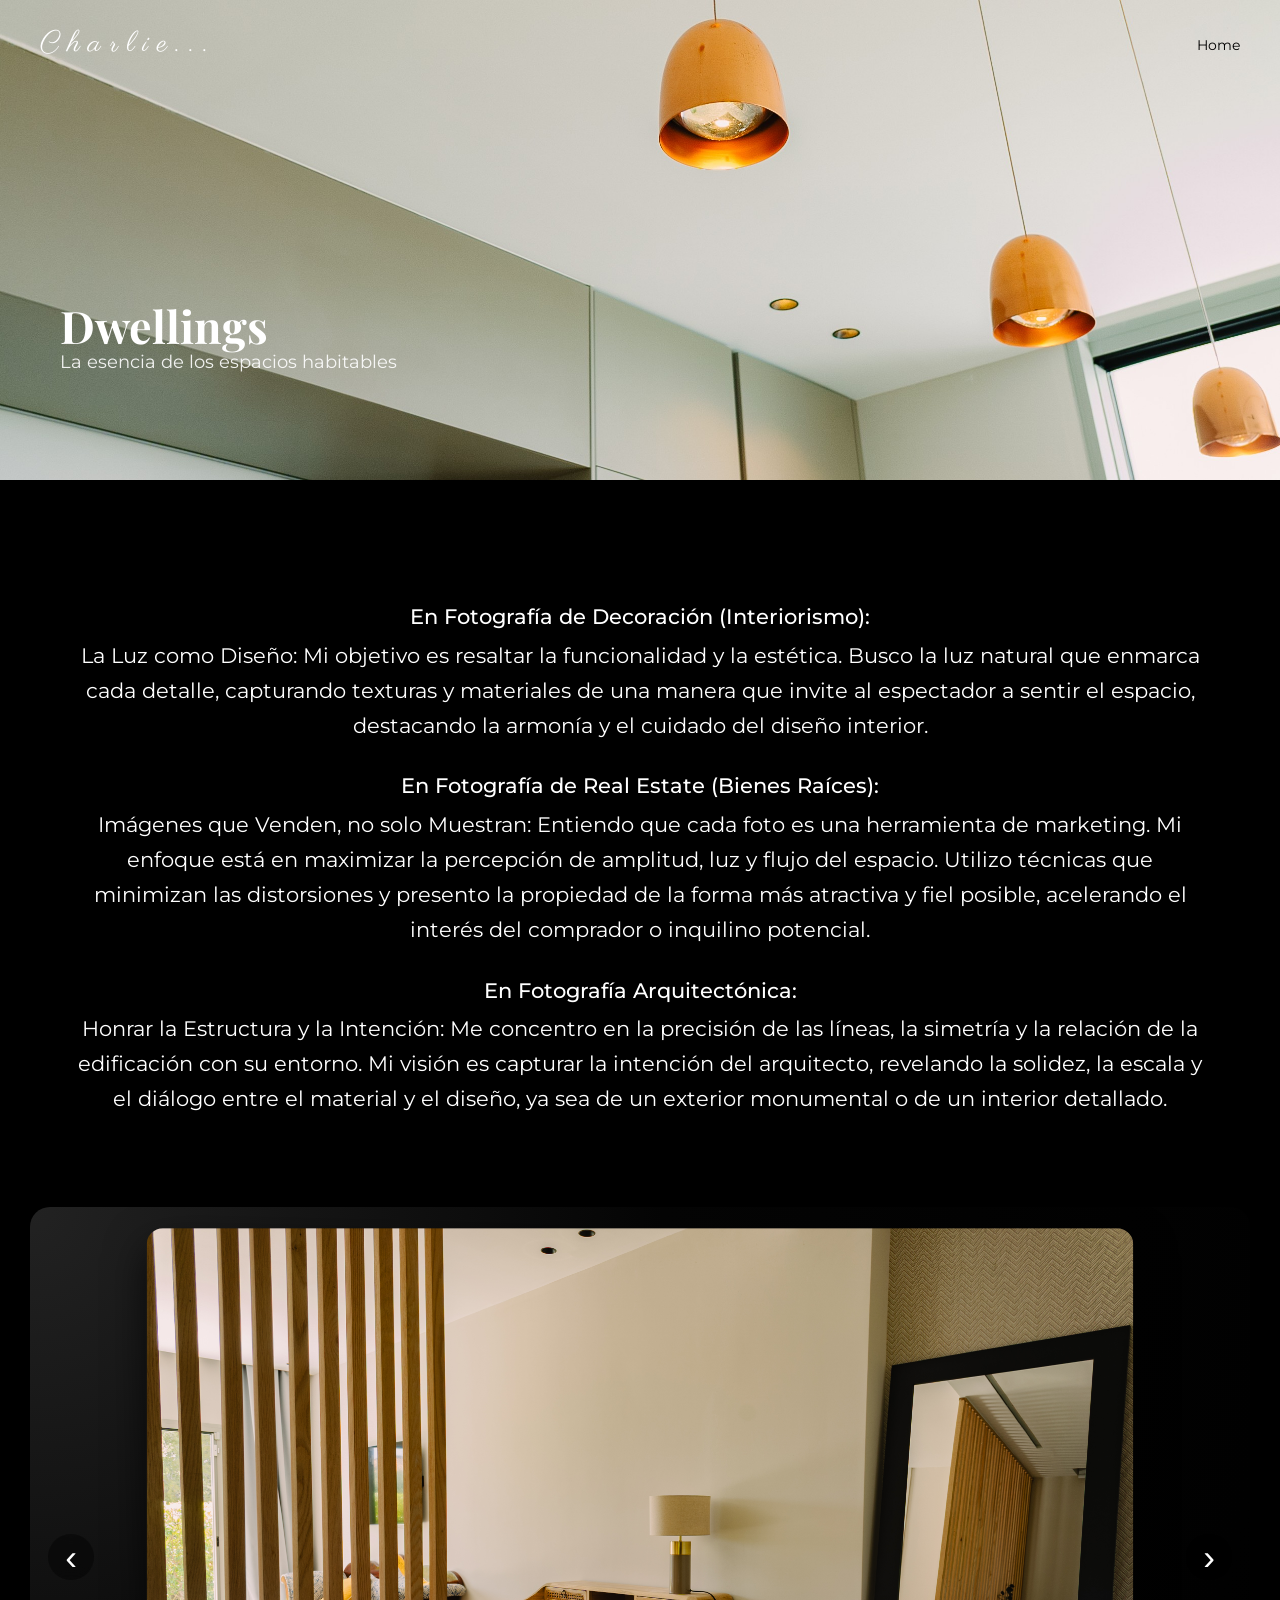
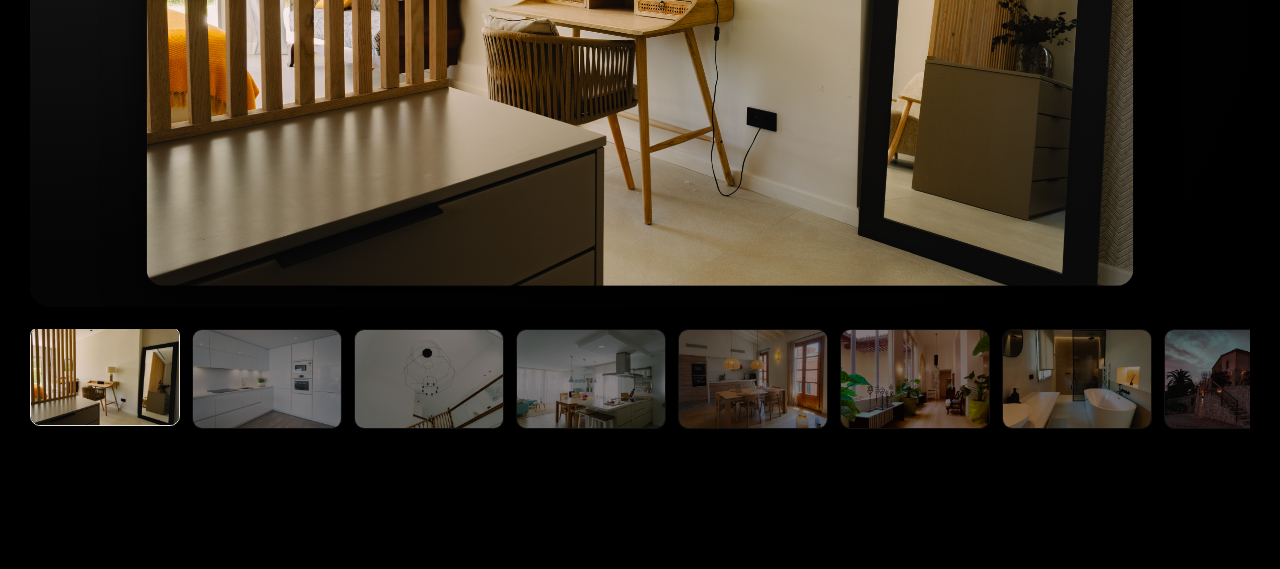
==== dwellings.html @ e2a4cb05 "Update dwellings.html" ====
<!DOCTYPE html>
<html lang="es">
<head>
  <meta charset="UTF-8">
  <meta name="viewport" content="width=device-width, initial-scale=1.0">
  <title>Dwellings | Charlie</title>

  <!-- Fuentes -->
  <link href="https://fonts.googleapis.com/css2?family=Parisienne&display=swap" rel="stylesheet">
  <link href="https://fonts.googleapis.com/css2?family=Playfair+Display:wght@400;500&family=Montserrat:wght@300;400;500;600&display=swap" rel="stylesheet">

  <style>
    * { margin: 0; padding: 0; box-sizing: border-box; }

    body {
      background-color: #000;
      color: #fff;
      font-family: "Montserrat", sans-serif;
      line-height: 1.9;
    }

    /* HEADER — transparente arriba y cristal al hacer scroll */
    header {
      position: fixed;
      top: 0; left: 0;
      width: 100%;
      padding: 18px 40px;
      display: flex;
      justify-content: space-between;
      align-items: center;
      background: rgba(0,0,0,0);
      backdrop-filter: none;
      -webkit-backdrop-filter: none;
      z-index: 100;
      transition: background 0.35s ease, backdrop-filter 0.35s ease;
    }
    header.scrolled {
      background: rgba(0,0,0,0.55);
      backdrop-filter: blur(14px);
      -webkit-backdrop-filter: blur(14px);
    }

    .logo {
      font-family: "Parisienne", cursive;
      font-size: 1.8rem;
      letter-spacing: 0.3em;
      color: #fff;
      text-decoration: none;
      transition: color 0.35s ease;
    }

    header nav a {
      text-decoration: none;
      margin-left: 22px;
      font-size: 0.9rem;
      transition: color 0.35s ease;
      color: #000;
    }
    header.scrolled nav a {
      color: #fff;
    }

    /* HERO */
    .hero {
      position: relative;
    }
    .hero img {
      width: 100%;
      height: 480px;
      object-fit: cover;
      display: block;
    }
    .hero-text {
      position: absolute;
      top: 70%;
      left: 60px;
      transform: translateY(-50%);
    }
    .hero-text h1 {
      font-family: "Playfair Display", serif;
      font-size: 2.8rem;
      margin-bottom: 2px;
      line-height: 1.1;
    }
    .hero-text p {
      font-size: 1.1rem;
      opacity: 0.9;
      line-height: 1.1;
      margin-top: 0;
    }

    /* CONTENIDO — estilo similar al home */
    .content {
      max-width: 1300px;
      margin: 120px auto 90px;
      padding: 0 6vw;
      text-align: center;
    }

    .content p {
      max-width: 1200px;
      margin: 0 auto 26px;
      font-size: 1.32rem;
      line-height: 1.65;
    }

    .content strong {
      font-weight: 500;
      display: block;
      margin-bottom: 4px;
    }

    /* CARRUSEL ELEGANTE */
    .gallery-carousel {
      max-width: 1400px;
      margin: 0 auto 130px;
      padding: 0 30px;
    }

    .carousel-main {
      position: relative;
      background: radial-gradient(circle at top left, #222 0, #050505 45%, #000 100%);
      border-radius: 20px;
      padding: 26px 60px;
      display: flex;
      align-items: center;
      justify-content: center;
      overflow: hidden;
    }

    .carousel-main img {
      max-width: 100%;
      max-height: 72vh; /* 🔥 más grande que antes */
      object-fit: cover;
      border-radius: 16px;
      box-shadow: 0 18px 40px rgba(0,0,0,0.7);
      transition: transform 0.4s ease;
    }

    .carousel-main img.active {
      transform: scale(1.015);
    }

    .carousel-arrow {
      position: absolute;
      top: 50%;
      transform: translateY(-50%);
      width: 46px;
      height: 46px;
      border-radius: 999px;
      border: none;
      display: flex;
      align-items: center;
      justify-content: center;
      cursor: pointer;
      font-size: 2.2rem;
      color: #fff;
      background: rgba(0,0,0,0.4);
      backdrop-filter: blur(8px);
      -webkit-backdrop-filter: blur(8px);
      transition: background 0.25s ease, transform 0.25s ease;
    }

    .carousel-arrow.left { left: 18px; }
    .carousel-arrow.right { right: 18px; }

    .carousel-arrow:hover {
      background: rgba(255,255,255,0.14);
      transform: translateY(-50%) scale(1.04);
    }

    /* Tira de miniaturas más protagonista */
    .carousel-thumbs {
      margin-top: 22px;
      display: flex;
      gap: 12px;
      overflow-x: auto;
      padding-bottom: 10px;
      -webkit-overflow-scrolling: touch;
    }

    .carousel-thumb {
      flex: 0 0 auto;
      width: 150px;              /* 🔥 más grandes */
      aspect-ratio: 3/2;
      border-radius: 10px;
      overflow: hidden;
      cursor: pointer;
      opacity: 0.55;
      border: 1px solid rgba(255,255,255,0.12);
      transition: opacity 0.25s ease, transform 0.25s ease, border-color 0.25s ease;
    }

    .carousel-thumb img {
      width: 100%;
      height: 100%;
      object-fit: cover;
      display: block;
    }

    .carousel-thumb.active {
      opacity: 1;
      border-color: rgba(255,255,255,0.9);
      transform: translateY(-3px);
    }

    .carousel-thumb:hover {
      opacity: 0.9;
    }

    /* Scrollbar discreta */
    .carousel-thumbs::-webkit-scrollbar {
      height: 6px;
    }
    .carousel-thumbs::-webkit-scrollbar-track {
      background: rgba(255,255,255,0.02);
    }
    .carousel-thumbs::-webkit-scrollbar-thumb {
      background: rgba(255,255,255,0.18);
      border-radius: 999px;
    }

    /* RESPONSIVE */
    @media (max-width: 1100px) {
      .carousel-main {
        padding: 22px 40px;
      }
    }

    @media (max-width: 700px) {
      .hero img { height: 280px; }
      .hero-text { top: 52%; left: 24px; }

      .gallery-carousel {
        padding: 0 22px;
        margin-bottom: 90px;
      }

      .carousel-main {
        padding: 18px 18px;
        border-radius: 16px;
      }

      .carousel-main img {
        max-height: 68vh;
      }

      .carousel-arrow {
        width: 38px;
        height: 38px;
        font-size: 1.8rem;
      }

      .carousel-arrow.left { left: 10px; }
      .carousel-arrow.right { right: 10px; }

      .carousel-thumb {
        width: 110px;
        border-radius: 8px;
      }
    }
  </style>
</head>

<body>

<header>
  <a href="index.html" class="logo">Charlie...</a>
  <nav>
    <a href="index.html">Home</a>
  </nav>
</header>

<section class="hero">
  <img src="dwellingcabeza1.jpg" alt="Dwellings">
  <div class="hero-text">
    <h1>Dwellings</h1>
    <p>La esencia de los espacios habitables</p>
  </div>
</section>

<section class="content">
  <p>
    <strong>En Fotografía de Decoración (Interiorismo):</strong>
    La Luz como Diseño: Mi objetivo es resaltar la funcionalidad y la estética. Busco la luz natural que enmarca cada detalle, capturando texturas y materiales de una manera que invite al espectador a sentir el espacio, destacando la armonía y el cuidado del diseño interior.
  </p>

  <p>
    <strong>En Fotografía de Real Estate (Bienes Raíces):</strong>
    Imágenes que Venden, no solo Muestran: Entiendo que cada foto es una herramienta de marketing. Mi enfoque está en maximizar la percepción de amplitud, luz y flujo del espacio. Utilizo técnicas que minimizan las distorsiones y presento la propiedad de la forma más atractiva y fiel posible, acelerando el interés del comprador o inquilino potencial.
  </p>

  <p>
    <strong>En Fotografía Arquitectónica:</strong>
    Honrar la Estructura y la Intención: Me concentro en la precisión de las líneas, la simetría y la relación de la edificación con su entorno. Mi visión es capturar la intención del arquitecto, revelando la solidez, la escala y el diálogo entre el material y el diseño, ya sea de un exterior monumental o de un interior detallado.
  </p>
</section>

<section class="gallery-carousel">
  <div class="carousel-main">
    <button class="carousel-arrow left" aria-label="Anterior">&#8249;</button>
    <img src="d1.jpg" alt="Dwellings principal" id="carousel-main-img" class="active">
    <button class="carousel-arrow right" aria-label="Siguiente">&#8250;</button>
  </div>

  <div class="carousel-thumbs">
    <div class="carousel-thumb active" data-index="0"><img src="d1.jpg" alt=""></div>
    <div class="carousel-thumb" data-index="1"><img src="d2.jpg" alt=""></div>
    <div class="carousel-thumb" data-index="2"><img src="d3.jpg" alt=""></div>
    <div class="carousel-thumb" data-index="3"><img src="d4.jpg" alt=""></div>
    <div class="carousel-thumb" data-index="4"><img src="d5.jpg" alt=""></div>
    <div class="carousel-thumb" data-index="5"><img src="d6.jpg" alt=""></div>
    <div class="carousel-thumb" data-index="6"><img src="d7.jpg" alt=""></div>
    <div class="carousel-thumb" data-index="7"><img src="d8.jpg" alt=""></div>
    <div class="carousel-thumb" data-index="8"><img src="d9.jpg" alt=""></div>
    <div class="carousel-thumb" data-index="9"><img src="d10.jpg" alt=""></div>
    <div class="carousel-thumb" data-index="10"><img src="d11.jpg" alt=""></div>
    <div class="carousel-thumb" data-index="11"><img src="d12.jpg" alt=""></div>
  </div>
</section>

<script>
  // Header scroll: transparente → cristal
  window.addEventListener("scroll", () => {
    const header = document.querySelector('header');
    header.classList.toggle('scrolled', window.scrollY > 50);
  });

  // Carrusel
  const mainImg = document.getElementById('carousel-main-img');
  const thumbs = document.querySelectorAll('.carousel-thumb');
  const arrowLeft = document.querySelector('.carousel-arrow.left');
  const arrowRight = document.querySelector('.carousel-arrow.right');

  let currentIndex = 0;

  function setActive(index) {
    currentIndex = index;

    const activeThumb = document.querySelector('.carousel-thumb.active');
    if (activeThumb) activeThumb.classList.remove('active');

    const newActive = thumbs[currentIndex];
    if (newActive) newActive.classList.add('active');

    mainImg.src = newActive.querySelector('img').src;
  }

  thumbs.forEach(thumb => {
    thumb.addEventListener('click', () => {
      const index = parseInt(thumb.getAttribute('data-index'), 10);
      setActive(index);
    });
  });

  arrowRight.addEventListener('click', () => {
    let nextIndex = currentIndex + 1;
    if (nextIndex >= thumbs.length) nextIndex = 0;
    setActive(nextIndex);
  });

  arrowLeft.addEventListener('click', () => {
    let prevIndex = currentIndex - 1;
    if (prevIndex < 0) prevIndex = thumbs.length - 1;
    setActive(prevIndex);
  });

  // Navegación con teclado
  document.addEventListener('keydown', e => {
    if (e.key === 'ArrowRight') arrowRight.click();
    if (e.key === 'ArrowLeft') arrowLeft.click();
  });
</script>

</body>
</html>
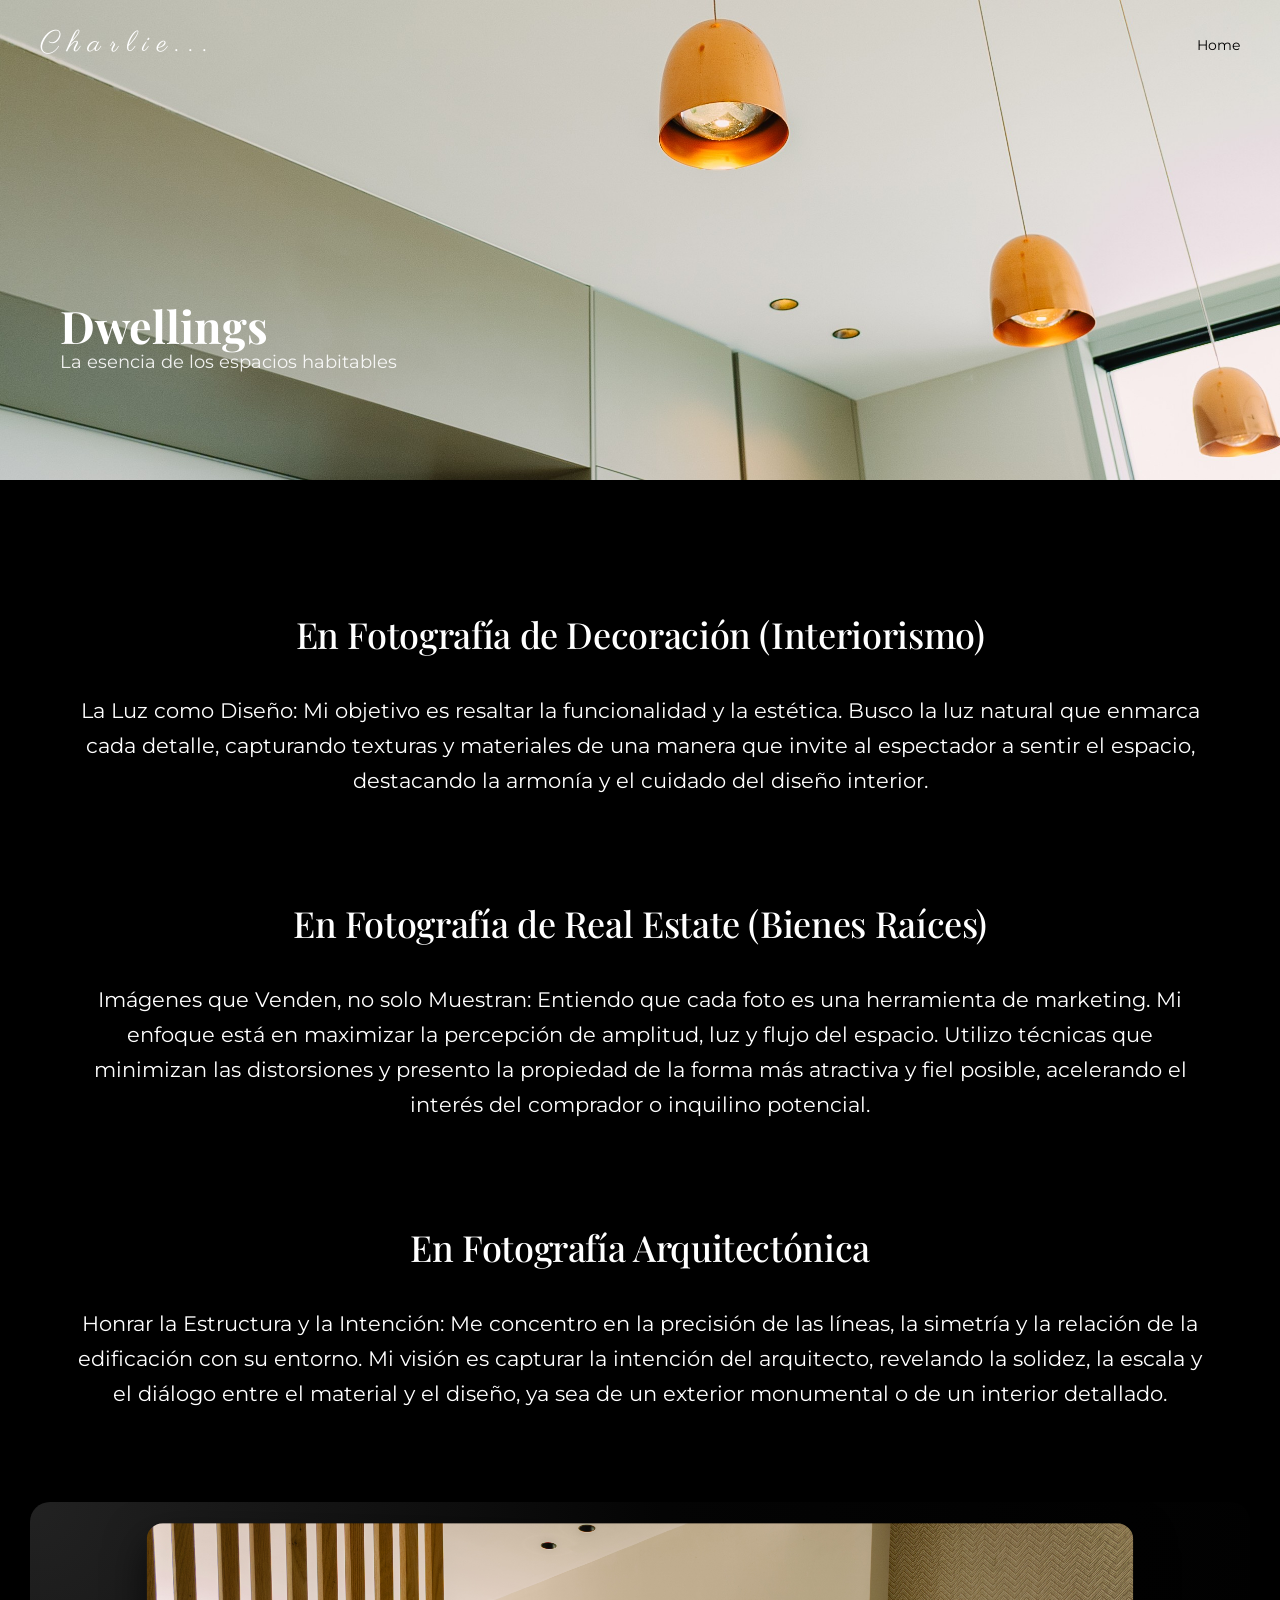
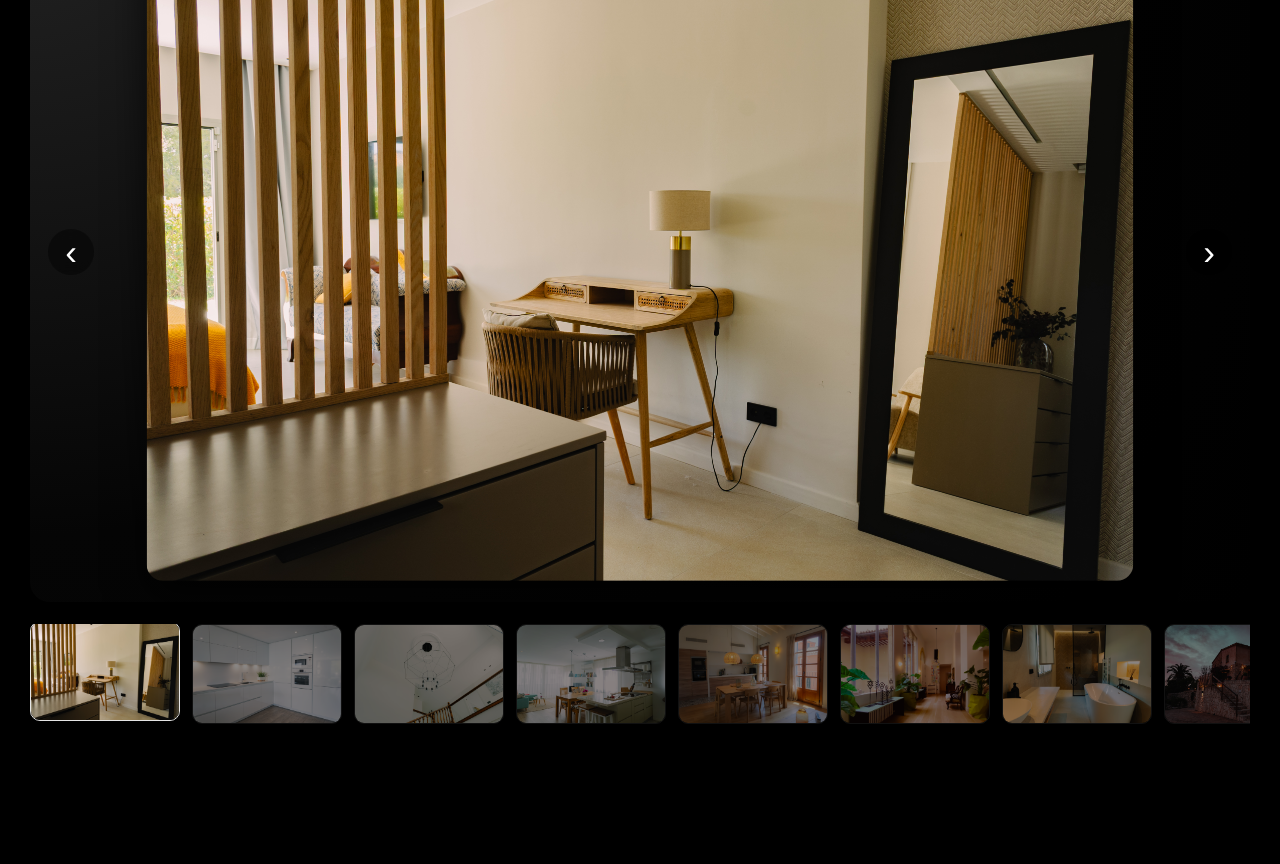
==== commit 7662573d: "Update dwellings.html" ====
--- a/dwellings.html
+++ b/dwellings.html
@@ -54,10 +54,10 @@
       margin-left: 22px;
       font-size: 0.9rem;
       transition: color 0.35s ease;
-      color: #000;
+      color: #000;          /* negro al inicio */
     }
     header.scrolled nav a {
-      color: #fff;
+      color: #fff;          /* blanco al hacer scroll */
     }
 
     /* HERO */
@@ -104,10 +104,15 @@
       line-height: 1.65;
     }
 
-    .content strong {
+    /* subtítulos tipo home (Playfair) */
+    .section-subtitle {
+      font-family: "Playfair Display", serif;
+      font-size: 2.25rem;
       font-weight: 500;
-      display: block;
-      margin-bottom: 4px;
+      margin-bottom: 26px;
+      margin-top: 90px;
+      letter-spacing: -0.01em;
+      text-align: center;
     }
 
     /* CARRUSEL ELEGANTE */
@@ -130,7 +135,7 @@
 
     .carousel-main img {
       max-width: 100%;
-      max-height: 72vh; /* 🔥 más grande que antes */
+      max-height: 72vh; /* más grande pero sin ocupar todo */
       object-fit: cover;
       border-radius: 16px;
       box-shadow: 0 18px 40px rgba(0,0,0,0.7);
@@ -181,7 +186,7 @@
 
     .carousel-thumb {
       flex: 0 0 auto;
-      width: 150px;              /* 🔥 más grandes */
+      width: 150px;              /* miniaturas más grandes */
       aspect-ratio: 3/2;
       border-radius: 10px;
       overflow: hidden;
@@ -280,20 +285,22 @@
 </section>
 
 <section class="content">
+
+  <h3 class="section-subtitle">En Fotografía de Decoración (Interiorismo)</h3>
   <p>
-    <strong>En Fotografía de Decoración (Interiorismo):</strong>
     La Luz como Diseño: Mi objetivo es resaltar la funcionalidad y la estética. Busco la luz natural que enmarca cada detalle, capturando texturas y materiales de una manera que invite al espectador a sentir el espacio, destacando la armonía y el cuidado del diseño interior.
   </p>
 
+  <h3 class="section-subtitle">En Fotografía de Real Estate (Bienes Raíces)</h3>
   <p>
-    <strong>En Fotografía de Real Estate (Bienes Raíces):</strong>
     Imágenes que Venden, no solo Muestran: Entiendo que cada foto es una herramienta de marketing. Mi enfoque está en maximizar la percepción de amplitud, luz y flujo del espacio. Utilizo técnicas que minimizan las distorsiones y presento la propiedad de la forma más atractiva y fiel posible, acelerando el interés del comprador o inquilino potencial.
   </p>
 
+  <h3 class="section-subtitle">En Fotografía Arquitectónica</h3>
   <p>
-    <strong>En Fotografía Arquitectónica:</strong>
     Honrar la Estructura y la Intención: Me concentro en la precisión de las líneas, la simetría y la relación de la edificación con su entorno. Mi visión es capturar la intención del arquitecto, revelando la solidez, la escala y el diálogo entre el material y el diseño, ya sea de un exterior monumental o de un interior detallado.
   </p>
+
 </section>
 
 <section class="gallery-carousel">
@@ -374,4 +381,3 @@
 
 </body>
 </html>
-
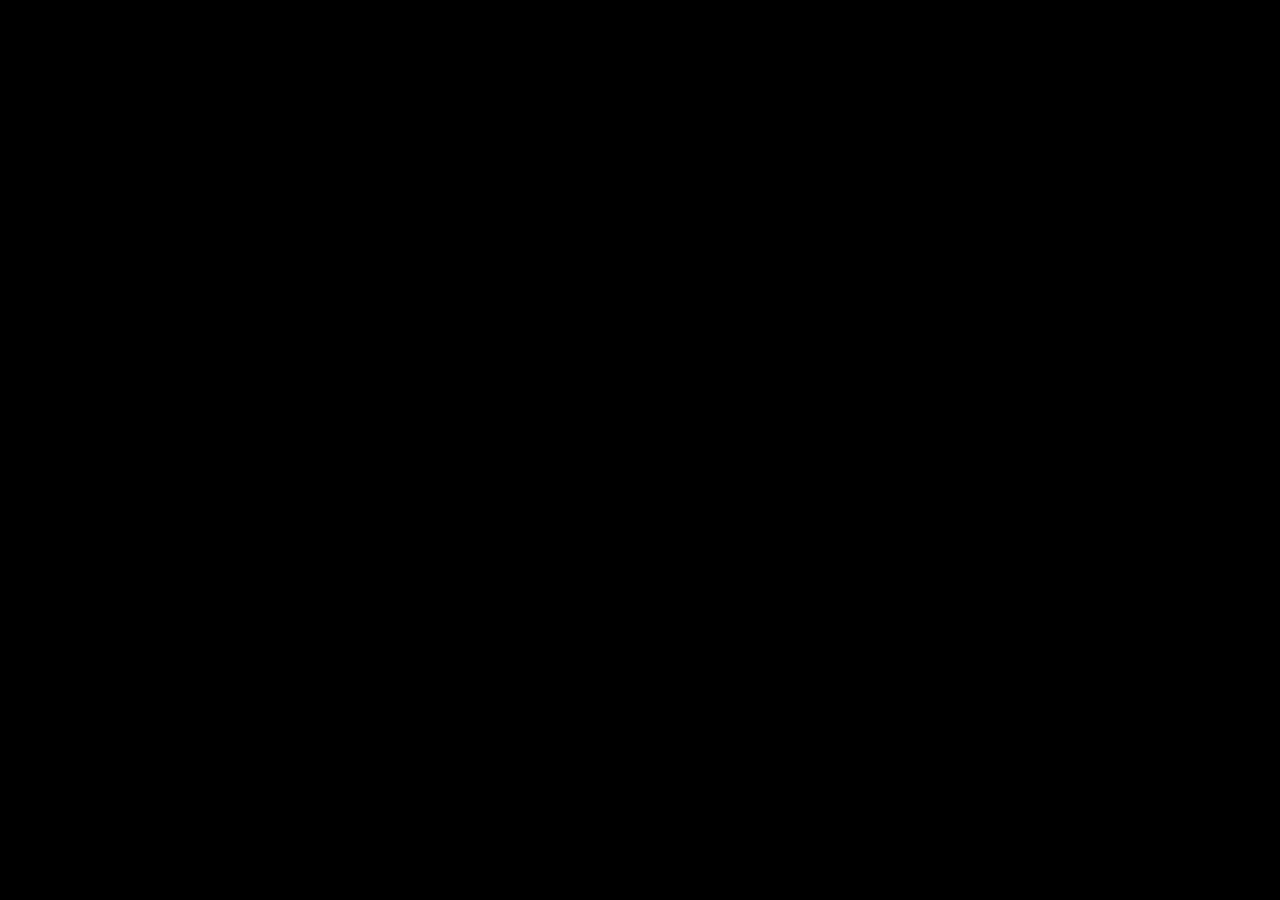
==== commit 14803e82: "Update dwellings.html" ====
--- a/dwellings.html
+++ b/dwellings.html
@@ -54,10 +54,10 @@
       margin-left: 22px;
       font-size: 0.9rem;
       transition: color 0.35s ease;
-      color: #000;          /* negro al inicio */
+      color: #000;
     }
     header.scrolled nav a {
-      color: #fff;          /* blanco al hacer scroll */
+      color: #fff;
     }
 
     /* HERO */
@@ -89,22 +89,19 @@
       margin-top: 0;
     }
 
-    /* CONTENIDO — estilo similar al home */
+    /* CONTENIDO — estilo similar al Home */
     .content {
       max-width: 1300px;
       margin: 120px auto 90px;
       padding: 0 6vw;
       text-align: center;
     }
-
     .content p {
       max-width: 1200px;
       margin: 0 auto 26px;
       font-size: 1.32rem;
       line-height: 1.65;
     }
-
-    /* subtítulos tipo home (Playfair) */
     .section-subtitle {
       font-family: "Playfair Display", serif;
       font-size: 2.25rem;
@@ -115,269 +112,5 @@
       text-align: center;
     }
 
-    /* CARRUSEL ELEGANTE */
+    /* CARRUSEL */
     .gallery-carousel {
-      max-width: 1400px;
-      margin: 0 auto 130px;
-      padding: 0 30px;
-    }
-
-    .carousel-main {
-      position: relative;
-      background: radial-gradient(circle at top left, #222 0, #050505 45%, #000 100%);
-      border-radius: 20px;
-      padding: 26px 60px;
-      display: flex;
-      align-items: center;
-      justify-content: center;
-      overflow: hidden;
-    }
-
-    .carousel-main img {
-      max-width: 100%;
-      max-height: 72vh; /* más grande pero sin ocupar todo */
-      object-fit: cover;
-      border-radius: 16px;
-      box-shadow: 0 18px 40px rgba(0,0,0,0.7);
-      transition: transform 0.4s ease;
-    }
-
-    .carousel-main img.active {
-      transform: scale(1.015);
-    }
-
-    .carousel-arrow {
-      position: absolute;
-      top: 50%;
-      transform: translateY(-50%);
-      width: 46px;
-      height: 46px;
-      border-radius: 999px;
-      border: none;
-      display: flex;
-      align-items: center;
-      justify-content: center;
-      cursor: pointer;
-      font-size: 2.2rem;
-      color: #fff;
-      background: rgba(0,0,0,0.4);
-      backdrop-filter: blur(8px);
-      -webkit-backdrop-filter: blur(8px);
-      transition: background 0.25s ease, transform 0.25s ease;
-    }
-
-    .carousel-arrow.left { left: 18px; }
-    .carousel-arrow.right { right: 18px; }
-
-    .carousel-arrow:hover {
-      background: rgba(255,255,255,0.14);
-      transform: translateY(-50%) scale(1.04);
-    }
-
-    /* Tira de miniaturas más protagonista */
-    .carousel-thumbs {
-      margin-top: 22px;
-      display: flex;
-      gap: 12px;
-      overflow-x: auto;
-      padding-bottom: 10px;
-      -webkit-overflow-scrolling: touch;
-    }
-
-    .carousel-thumb {
-      flex: 0 0 auto;
-      width: 150px;              /* miniaturas más grandes */
-      aspect-ratio: 3/2;
-      border-radius: 10px;
-      overflow: hidden;
-      cursor: pointer;
-      opacity: 0.55;
-      border: 1px solid rgba(255,255,255,0.12);
-      transition: opacity 0.25s ease, transform 0.25s ease, border-color 0.25s ease;
-    }
-
-    .carousel-thumb img {
-      width: 100%;
-      height: 100%;
-      object-fit: cover;
-      display: block;
-    }
-
-    .carousel-thumb.active {
-      opacity: 1;
-      border-color: rgba(255,255,255,0.9);
-      transform: translateY(-3px);
-    }
-
-    .carousel-thumb:hover {
-      opacity: 0.9;
-    }
-
-    /* Scrollbar discreta */
-    .carousel-thumbs::-webkit-scrollbar {
-      height: 6px;
-    }
-    .carousel-thumbs::-webkit-scrollbar-track {
-      background: rgba(255,255,255,0.02);
-    }
-    .carousel-thumbs::-webkit-scrollbar-thumb {
-      background: rgba(255,255,255,0.18);
-      border-radius: 999px;
-    }
-
-    /* RESPONSIVE */
-    @media (max-width: 1100px) {
-      .carousel-main {
-        padding: 22px 40px;
-      }
-    }
-
-    @media (max-width: 700px) {
-      .hero img { height: 280px; }
-      .hero-text { top: 52%; left: 24px; }
-
-      .gallery-carousel {
-        padding: 0 22px;
-        margin-bottom: 90px;
-      }
-
-      .carousel-main {
-        padding: 18px 18px;
-        border-radius: 16px;
-      }
-
-      .carousel-main img {
-        max-height: 68vh;
-      }
-
-      .carousel-arrow {
-        width: 38px;
-        height: 38px;
-        font-size: 1.8rem;
-      }
-
-      .carousel-arrow.left { left: 10px; }
-      .carousel-arrow.right { right: 10px; }
-
-      .carousel-thumb {
-        width: 110px;
-        border-radius: 8px;
-      }
-    }
-  </style>
-</head>
-
-<body>
-
-<header>
-  <a href="index.html" class="logo">Charlie...</a>
-  <nav>
-    <a href="index.html">Home</a>
-  </nav>
-</header>
-
-<section class="hero">
-  <img src="dwellingcabeza1.jpg" alt="Dwellings">
-  <div class="hero-text">
-    <h1>Dwellings</h1>
-    <p>La esencia de los espacios habitables</p>
-  </div>
-</section>
-
-<section class="content">
-
-  <h3 class="section-subtitle">En Fotografía de Decoración (Interiorismo)</h3>
-  <p>
-    La Luz como Diseño: Mi objetivo es resaltar la funcionalidad y la estética. Busco la luz natural que enmarca cada detalle, capturando texturas y materiales de una manera que invite al espectador a sentir el espacio, destacando la armonía y el cuidado del diseño interior.
-  </p>
-
-  <h3 class="section-subtitle">En Fotografía de Real Estate (Bienes Raíces)</h3>
-  <p>
-    Imágenes que Venden, no solo Muestran: Entiendo que cada foto es una herramienta de marketing. Mi enfoque está en maximizar la percepción de amplitud, luz y flujo del espacio. Utilizo técnicas que minimizan las distorsiones y presento la propiedad de la forma más atractiva y fiel posible, acelerando el interés del comprador o inquilino potencial.
-  </p>
-
-  <h3 class="section-subtitle">En Fotografía Arquitectónica</h3>
-  <p>
-    Honrar la Estructura y la Intención: Me concentro en la precisión de las líneas, la simetría y la relación de la edificación con su entorno. Mi visión es capturar la intención del arquitecto, revelando la solidez, la escala y el diálogo entre el material y el diseño, ya sea de un exterior monumental o de un interior detallado.
-  </p>
-
-</section>
-
-<section class="gallery-carousel">
-  <div class="carousel-main">
-    <button class="carousel-arrow left" aria-label="Anterior">&#8249;</button>
-    <img src="d1.jpg" alt="Dwellings principal" id="carousel-main-img" class="active">
-    <button class="carousel-arrow right" aria-label="Siguiente">&#8250;</button>
-  </div>
-
-  <div class="carousel-thumbs">
-    <div class="carousel-thumb active" data-index="0"><img src="d1.jpg" alt=""></div>
-    <div class="carousel-thumb" data-index="1"><img src="d2.jpg" alt=""></div>
-    <div class="carousel-thumb" data-index="2"><img src="d3.jpg" alt=""></div>
-    <div class="carousel-thumb" data-index="3"><img src="d4.jpg" alt=""></div>
-    <div class="carousel-thumb" data-index="4"><img src="d5.jpg" alt=""></div>
-    <div class="carousel-thumb" data-index="5"><img src="d6.jpg" alt=""></div>
-    <div class="carousel-thumb" data-index="6"><img src="d7.jpg" alt=""></div>
-    <div class="carousel-thumb" data-index="7"><img src="d8.jpg" alt=""></div>
-    <div class="carousel-thumb" data-index="8"><img src="d9.jpg" alt=""></div>
-    <div class="carousel-thumb" data-index="9"><img src="d10.jpg" alt=""></div>
-    <div class="carousel-thumb" data-index="10"><img src="d11.jpg" alt=""></div>
-    <div class="carousel-thumb" data-index="11"><img src="d12.jpg" alt=""></div>
-  </div>
-</section>
-
-<script>
-  // Header scroll: transparente → cristal
-  window.addEventListener("scroll", () => {
-    const header = document.querySelector('header');
-    header.classList.toggle('scrolled', window.scrollY > 50);
-  });
-
-  // Carrusel
-  const mainImg = document.getElementById('carousel-main-img');
-  const thumbs = document.querySelectorAll('.carousel-thumb');
-  const arrowLeft = document.querySelector('.carousel-arrow.left');
-  const arrowRight = document.querySelector('.carousel-arrow.right');
-
-  let currentIndex = 0;
-
-  function setActive(index) {
-    currentIndex = index;
-
-    const activeThumb = document.querySelector('.carousel-thumb.active');
-    if (activeThumb) activeThumb.classList.remove('active');
-
-    const newActive = thumbs[currentIndex];
-    if (newActive) newActive.classList.add('active');
-
-    mainImg.src = newActive.querySelector('img').src;
-  }
-
-  thumbs.forEach(thumb => {
-    thumb.addEventListener('click', () => {
-      const index = parseInt(thumb.getAttribute('data-index'), 10);
-      setActive(index);
-    });
-  });
-
-  arrowRight.addEventListener('click', () => {
-    let nextIndex = currentIndex + 1;
-    if (nextIndex >= thumbs.length) nextIndex = 0;
-    setActive(nextIndex);
-  });
-
-  arrowLeft.addEventListener('click', () => {
-    let prevIndex = currentIndex - 1;
-    if (prevIndex < 0) prevIndex = thumbs.length - 1;
-    setActive(prevIndex);
-  });
-
-  // Navegación con teclado
-  document.addEventListener('keydown', e => {
-    if (e.key === 'ArrowRight') arrowRight.click();
-    if (e.key === 'ArrowLeft') arrowLeft.click();
-  });
-</script>
-
-</body>
-</html>
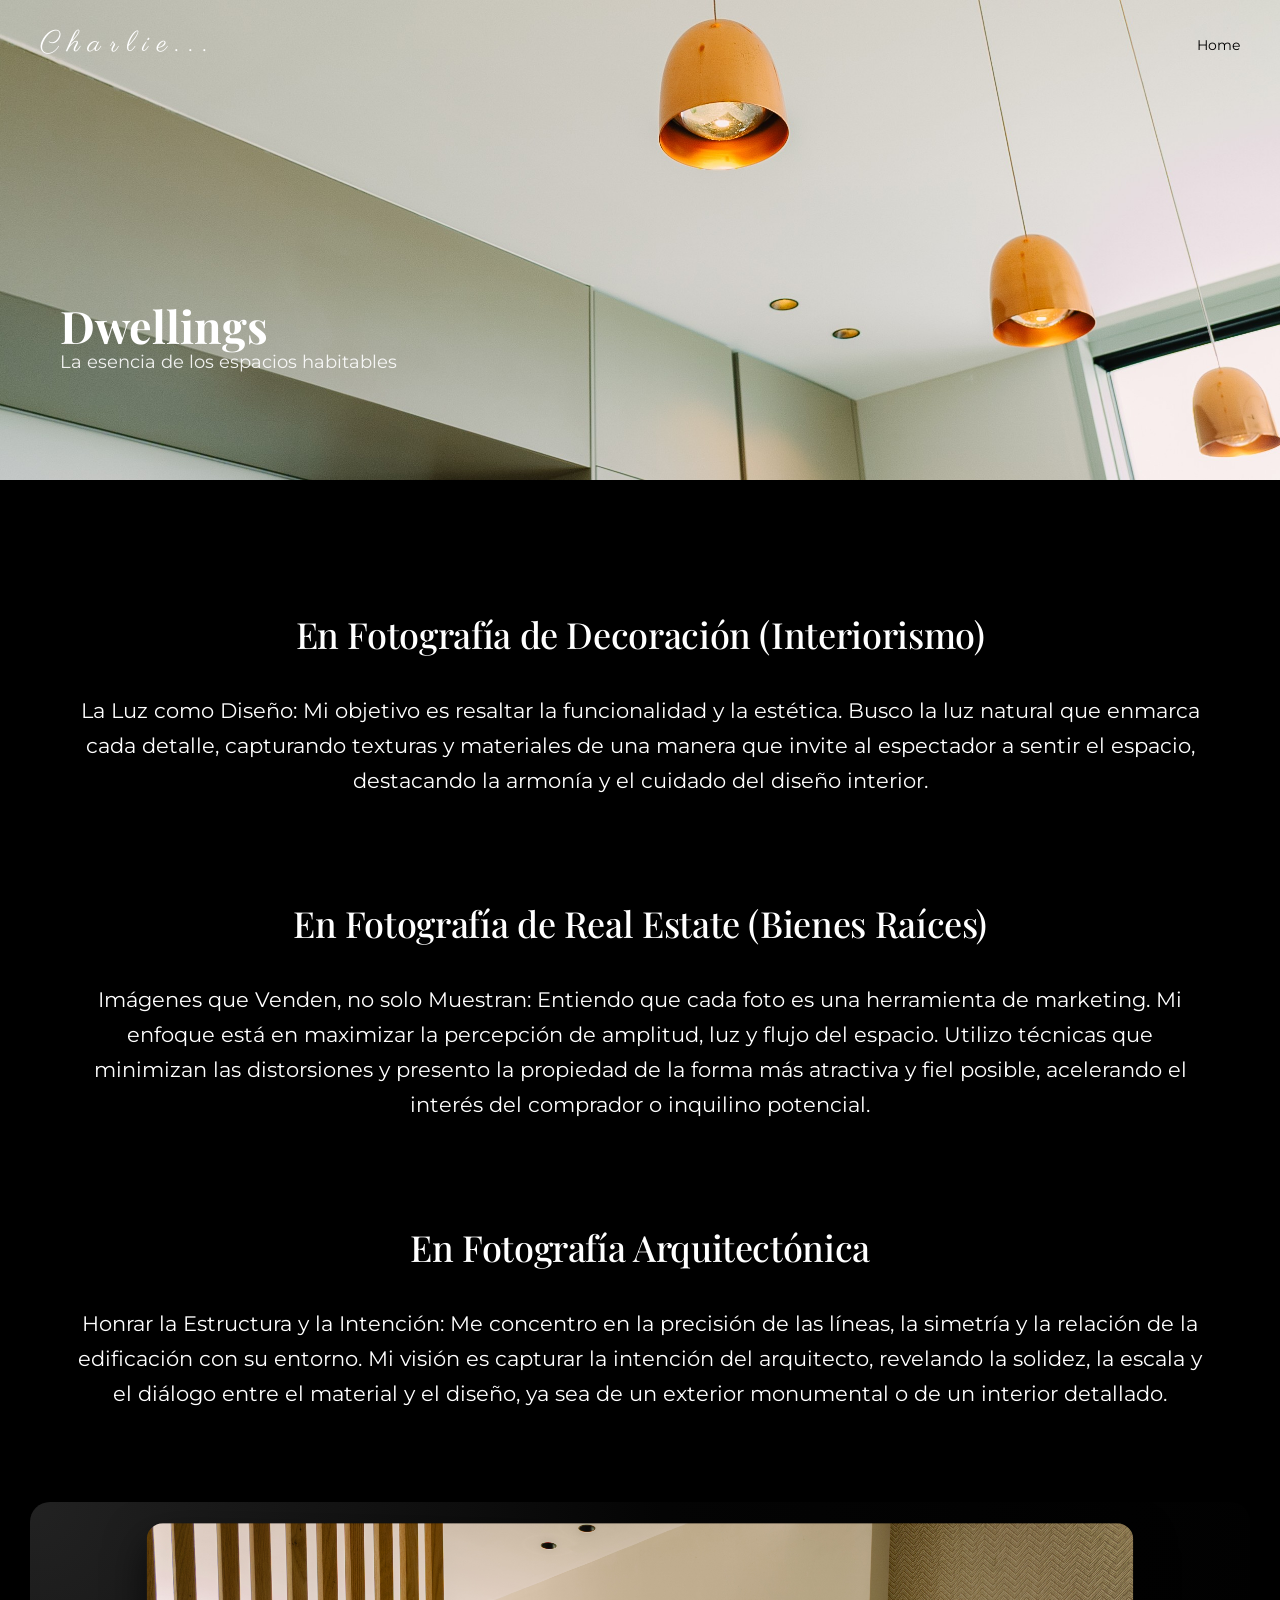
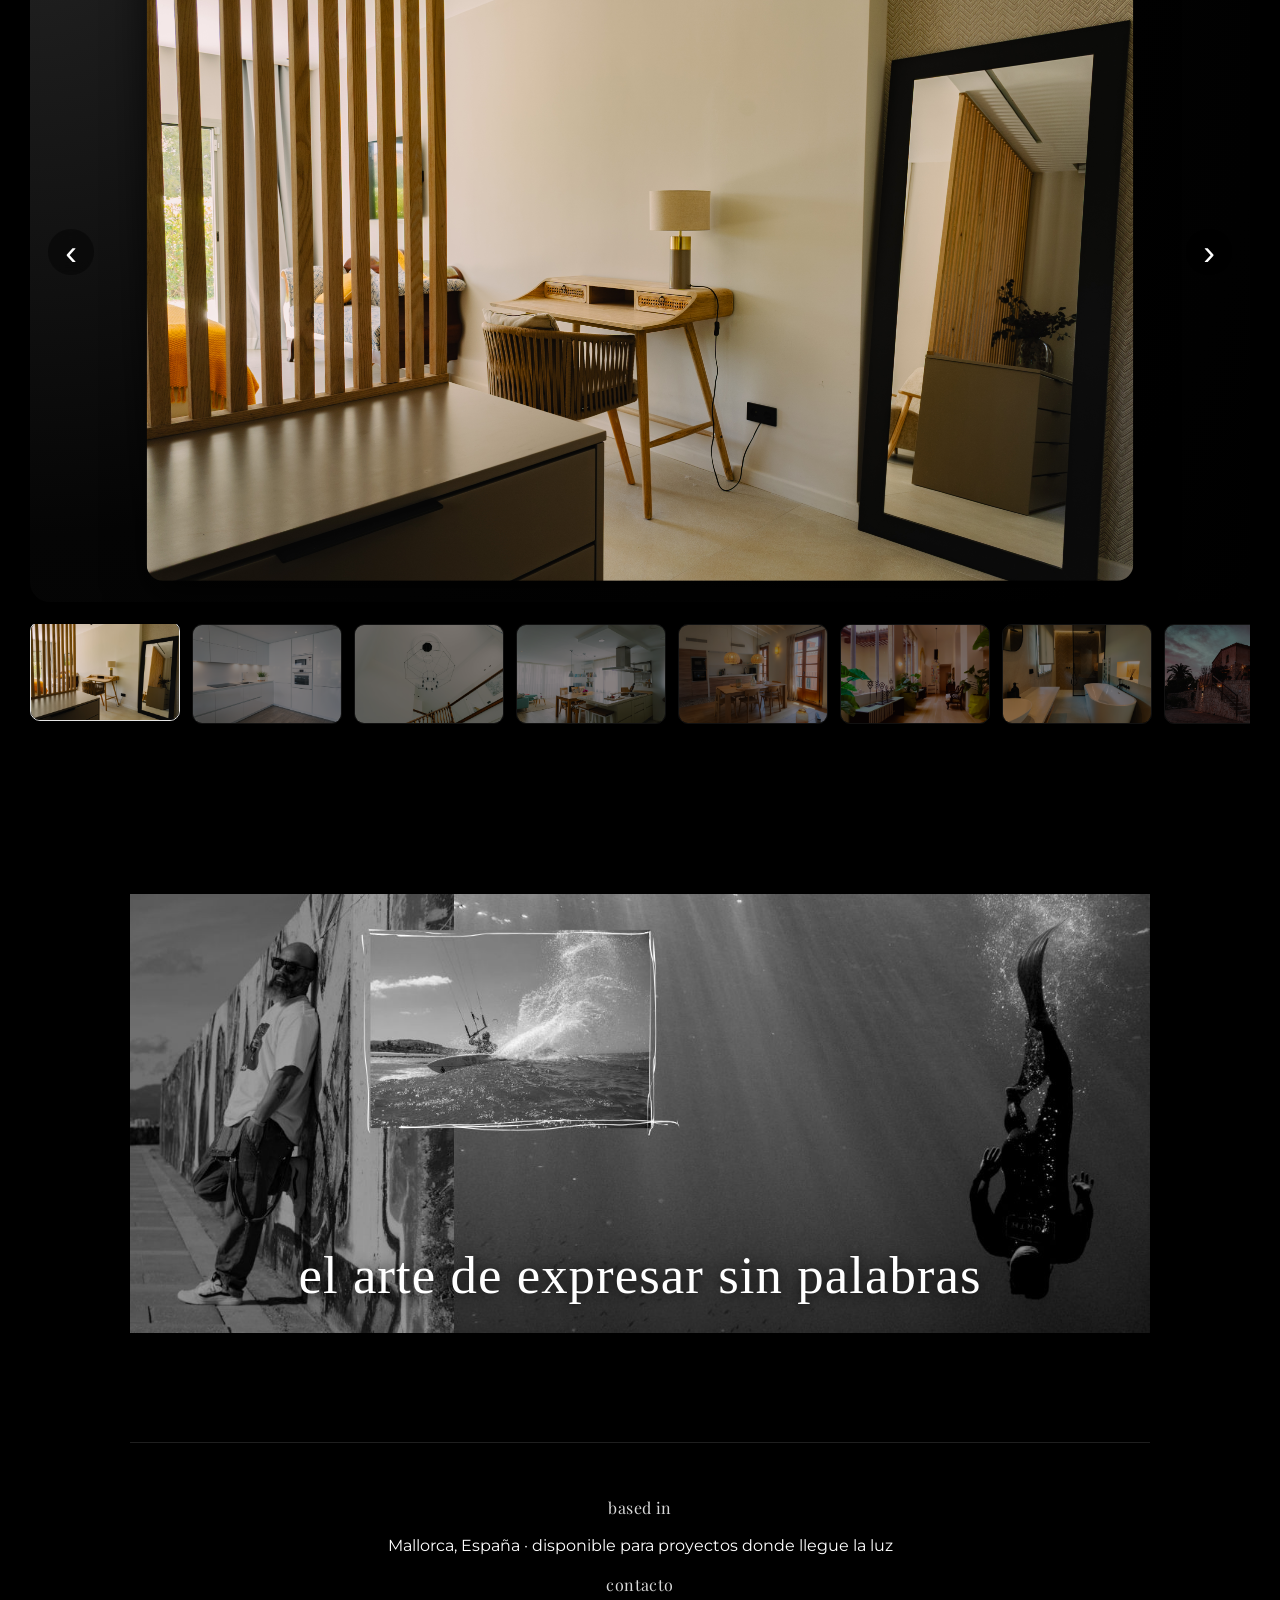
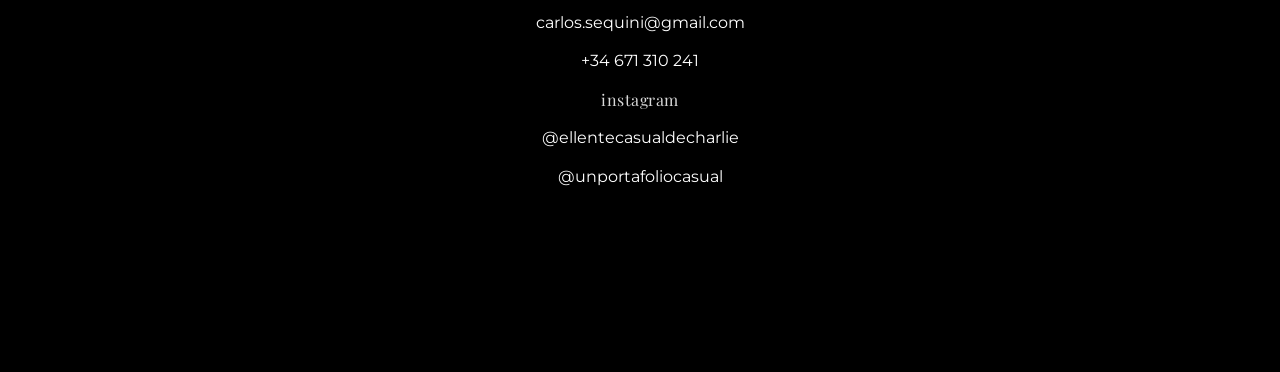
==== commit 666870d5: "Update dwellings.html" ====
--- a/dwellings.html
+++ b/dwellings.html
@@ -114,3 +114,285 @@
 
     /* CARRUSEL */
     .gallery-carousel {
+      max-width: 1400px;
+      margin: 0 auto 130px;
+      padding: 0 30px;
+    }
+
+    .carousel-main {
+      position: relative;
+      background: radial-gradient(circle at top left, #222 0, #050505 45%, #000 100%);
+      border-radius: 20px;
+      padding: 26px 60px;
+      display: flex;
+      align-items: center;
+      justify-content: center;
+      overflow: hidden;
+    }
+    .carousel-main img {
+      max-width: 100%;
+      max-height: 72vh;
+      object-fit: cover;
+      border-radius: 16px;
+      box-shadow: 0 18px 40px rgba(0,0,0,0.7);
+      transition: transform 0.4s ease;
+    }
+    .carousel-main img.active {
+      transform: scale(1.015);
+    }
+
+    .carousel-arrow {
+      position: absolute;
+      top: 50%;
+      transform: translateY(-50%);
+      width: 46px;
+      height: 46px;
+      border-radius: 999px;
+      border: none;
+      display: flex;
+      align-items: center;
+      justify-content: center;
+      cursor: pointer;
+      font-size: 2.2rem;
+      color: #fff;
+      background: rgba(0,0,0,0.4);
+      backdrop-filter: blur(8px);
+      transition: background 0.25s ease, transform 0.25s ease;
+    }
+    .carousel-arrow.left { left: 18px; }
+    .carousel-arrow.right { right: 18px; }
+    .carousel-arrow:hover {
+      background: rgba(255,255,255,0.14);
+      transform: translateY(-50%) scale(1.04);
+    }
+
+    .carousel-thumbs {
+      margin-top: 22px;
+      display: flex;
+      gap: 12px;
+      overflow-x: auto;
+      padding-bottom: 10px;
+      -webkit-overflow-scrolling: touch;
+    }
+    .carousel-thumb {
+      flex: 0 0 auto;
+      width: 150px;
+      aspect-ratio: 3/2;
+      border-radius: 10px;
+      overflow: hidden;
+      cursor: pointer;
+      opacity: 0.55;
+      border: 1px solid rgba(255,255,255,0.12);
+      transition: opacity 0.25s ease, transform 0.25s ease, border-color 0.25s ease;
+    }
+    .carousel-thumb img {
+      width: 100%;
+      height: 100%;
+      object-fit: cover;
+      display: block;
+    }
+    .carousel-thumb.active {
+      opacity: 1;
+      border-color: rgba(255,255,255,0.9);
+      transform: translateY(-3px);
+    }
+
+    /* SCROLLBAR miniaturas */
+    .carousel-thumbs::-webkit-scrollbar {
+      height: 6px;
+    }
+    .carousel-thumbs::-webkit-scrollbar-thumb {
+      background: rgba(255,255,255,0.18);
+      border-radius: 999px;
+    }
+
+    /* CONTACTO */
+    .contact-strip {
+      max-width: 1100px;
+      margin: 160px auto 180px;
+      padding: 0 40px;
+      position: relative;
+      text-align: center;
+    }
+    .contact-strip-title {
+      position: absolute;
+      bottom: 52%;
+      left: 50%;
+      transform: translateX(-50%);
+      white-space: nowrap;
+      font-family: "Caveat", cursive;
+      font-size: 3.3rem;
+      color: #ffffff;
+      text-shadow: 0 0 14px rgba(0,0,0,0.85);
+      letter-spacing: 0.02em;
+    }
+    .contact-strip-image {
+      width: 100%;
+      height: auto;
+      margin-bottom: 48px;
+    }
+    .contact-label {
+      font-family: "Playfair Display", serif;
+      font-size: 1.4rem;
+      margin-top: 28px;
+      margin-bottom: 4px;
+      text-transform: lowercase;
+      color: rgba(255,255,255,0.85);
+      letter-spacing: 0.03em;
+    }
+    .contact-strip-info p {
+      margin: 8px 0;
+      font-size: 1rem;
+    }
+    .contact-strip-info a {
+      color: #fff;
+      text-decoration: none;
+    }
+    .contact-strip-info a:hover {
+      opacity: 0.8;
+    }
+    .footer-line {
+      width: 100%;
+      height: 1px;
+      background: rgba(255,255,255,0.12);
+      margin: 50px 0;
+    }
+
+    /* Responsive */
+    @media (max-width: 700px) {
+      .hero img { height: 280px; }
+      .hero-text { top: 52%; left: 24px; }
+      .gallery-carousel { padding: 0 22px; margin-bottom: 90px; }
+      .carousel-main { padding: 18px 18px; border-radius: 16px; }
+      .carousel-main img { max-height: 68vh; }
+      .carousel-thumb { width: 110px; border-radius: 8px; }
+      .contact-strip { padding: 0 20px; margin: 120px auto 140px; }
+      .contact-strip-title { font-size: 7vw; bottom: 60%; }
+    }
+  </style>
+</head>
+
+<body>
+
+<header>
+  <a href="index.html" class="logo">Charlie...</a>
+  <nav>
+    <a href="index.html">Home</a>
+  </nav>
+</header>
+
+<section class="hero">
+  <img src="dwellingcabeza1.jpg" alt="Dwellings">
+  <div class="hero-text">
+    <h1>Dwellings</h1>
+    <p>La esencia de los espacios habitables</p>
+  </div>
+</section>
+
+<section class="content">
+
+  <h3 class="section-subtitle">En Fotografía de Decoración (Interiorismo)</h3>
+  <p>
+    La Luz como Diseño: Mi objetivo es resaltar la funcionalidad y la estética. Busco la luz natural que enmarca cada detalle, capturando texturas y materiales de una manera que invite al espectador a sentir el espacio, destacando la armonía y el cuidado del diseño interior.
+  </p>
+
+  <h3 class="section-subtitle">En Fotografía de Real Estate (Bienes Raíces)</h3>
+  <p>
+    Imágenes que Venden, no solo Muestran: Entiendo que cada foto es una herramienta de marketing. Mi enfoque está en maximizar la percepción de amplitud, luz y flujo del espacio. Utilizo técnicas que minimizan las distorsiones y presento la propiedad de la forma más atractiva y fiel posible, acelerando el interés del comprador o inquilino potencial.
+  </p>
+
+  <h3 class="section-subtitle">En Fotografía Arquitectónica</h3>
+  <p>
+    Honrar la Estructura y la Intención: Me concentro en la precisión de las líneas, la simetría y la relación de la edificación con su entorno. Mi visión es capturar la intención del arquitecto, revelando la solidez, la escala y el diálogo entre el material y el diseño, ya sea de un exterior monumental o de un interior detallado.
+  </p>
+
+</section>
+
+<section class="gallery-carousel">
+  <div class="carousel-main">
+    <button class="carousel-arrow left" aria-label="Anterior">&#8249;</button>
+    <img src="d1.jpg" alt="Dwellings principal" id="carousel-main-img" class="active">
+    <button class="carousel-arrow right" aria-label="Siguiente">&#8250;</button>
+  </div>
+
+  <div class="carousel-thumbs">
+    <div class="carousel-thumb active" data-index="0"><img src="d1.jpg"></div>
+    <div class="carousel-thumb" data-index="1"><img src="d2.jpg"></div>
+    <div class="carousel-thumb" data-index="2"><img src="d3.jpg"></div>
+    <div class="carousel-thumb" data-index="3"><img src="d4.jpg"></div>
+    <div class="carousel-thumb" data-index="4"><img src="d5.jpg"></div>
+    <div class="carousel-thumb" data-index="5"><img src="d6.jpg"></div>
+    <div class="carousel-thumb" data-index="6"><img src="d7.jpg"></div>
+    <div class="carousel-thumb" data-index="7"><img src="d8.jpg"></div>
+    <div class="carousel-thumb" data-index="8"><img src="d9.jpg"></div>
+    <div class="carousel-thumb" data-index="9"><img src="d10.jpg"></div>
+    <div class="carousel-thumb" data-index="10"><img src="d11.jpg"></div>
+    <div class="carousel-thumb" data-index="11"><img src="d12.jpg"></div>
+  </div>
+</section>
+
+<!-- CONTACT SECTION -->
+<section class="contact-strip" id="contacto">
+  <div class="contact-strip-title">el arte de expresar sin palabras</div>
+
+  <img src="pagina 3.jpg" class="contact-strip-image" alt="Contacto Charlie en Mallorca" />
+
+  <div class="footer-line"></div>
+
+  <div class="contact-strip-info">
+    <p class="contact-label">based in</p>
+    <p>Mallorca, España · disponible para proyectos donde llegue la luz</p>
+
+    <p class="contact-label">contacto</p>
+    <p><a href="mailto:carlos.sequini@gmail.com">carlos.sequini@gmail.com</a></p>
+    <p><a href="https://wa.me/34671310241" target="_blank">+34 671&nbsp;310&nbsp;241</a></p>
+
+    <p class="contact-label">instagram</p>
+    <p><a href="https://instagram.com/ellentecasualdecharlie" target="_blank">@ellentecasualdecharlie</a></p>
+    <p><a href="https://instagram.com/unportafoliocasual" target="_blank">@unportafoliocasual</a></p>
+  </div>
+</section>
+
+<script>
+  // Header scroll: transparente → cristal
+  window.addEventListener("scroll", () => {
+    const header = document.querySelector('header');
+    header.classList.toggle('scrolled', window.scrollY > 50);
+  });
+
+  // Carrusel
+  const mainImg = document.getElementById('carousel-main-img');
+  const thumbs = document.querySelectorAll('.carousel-thumb');
+  const arrowLeft = document.querySelector('.carousel-arrow.left');
+  const arrowRight = document.querySelector('.carousel-arrow.right');
+
+  let currentIndex = 0;
+
+  function setActive(index) {
+    currentIndex = index;
+    document.querySelector('.carousel-thumb.active').classList.remove('active');
+    thumbs[currentIndex].classList.add('active');
+    mainImg.src = thumbs[currentIndex].querySelector('img').src;
+  }
+
+  thumbs.forEach(thumb => {
+    thumb.addEventListener('click', () => {
+      setActive(parseInt(thumb.getAttribute('data-index'), 10));
+    });
+  });
+
+  arrowRight.addEventListener('click', () => {
+    setActive((currentIndex + 1) % thumbs.length);
+  });
+  arrowLeft.addEventListener('click', () => {
+    setActive((currentIndex - 1 + thumbs.length) % thumbs.length);
+  });
+
+  document.addEventListener('keydown', e => {
+    if (e.key === 'ArrowRight') arrowRight.click();
+    if (e.key === 'ArrowLeft') arrowLeft.click();
+  });
+</script>
+
+</body>
+</html>
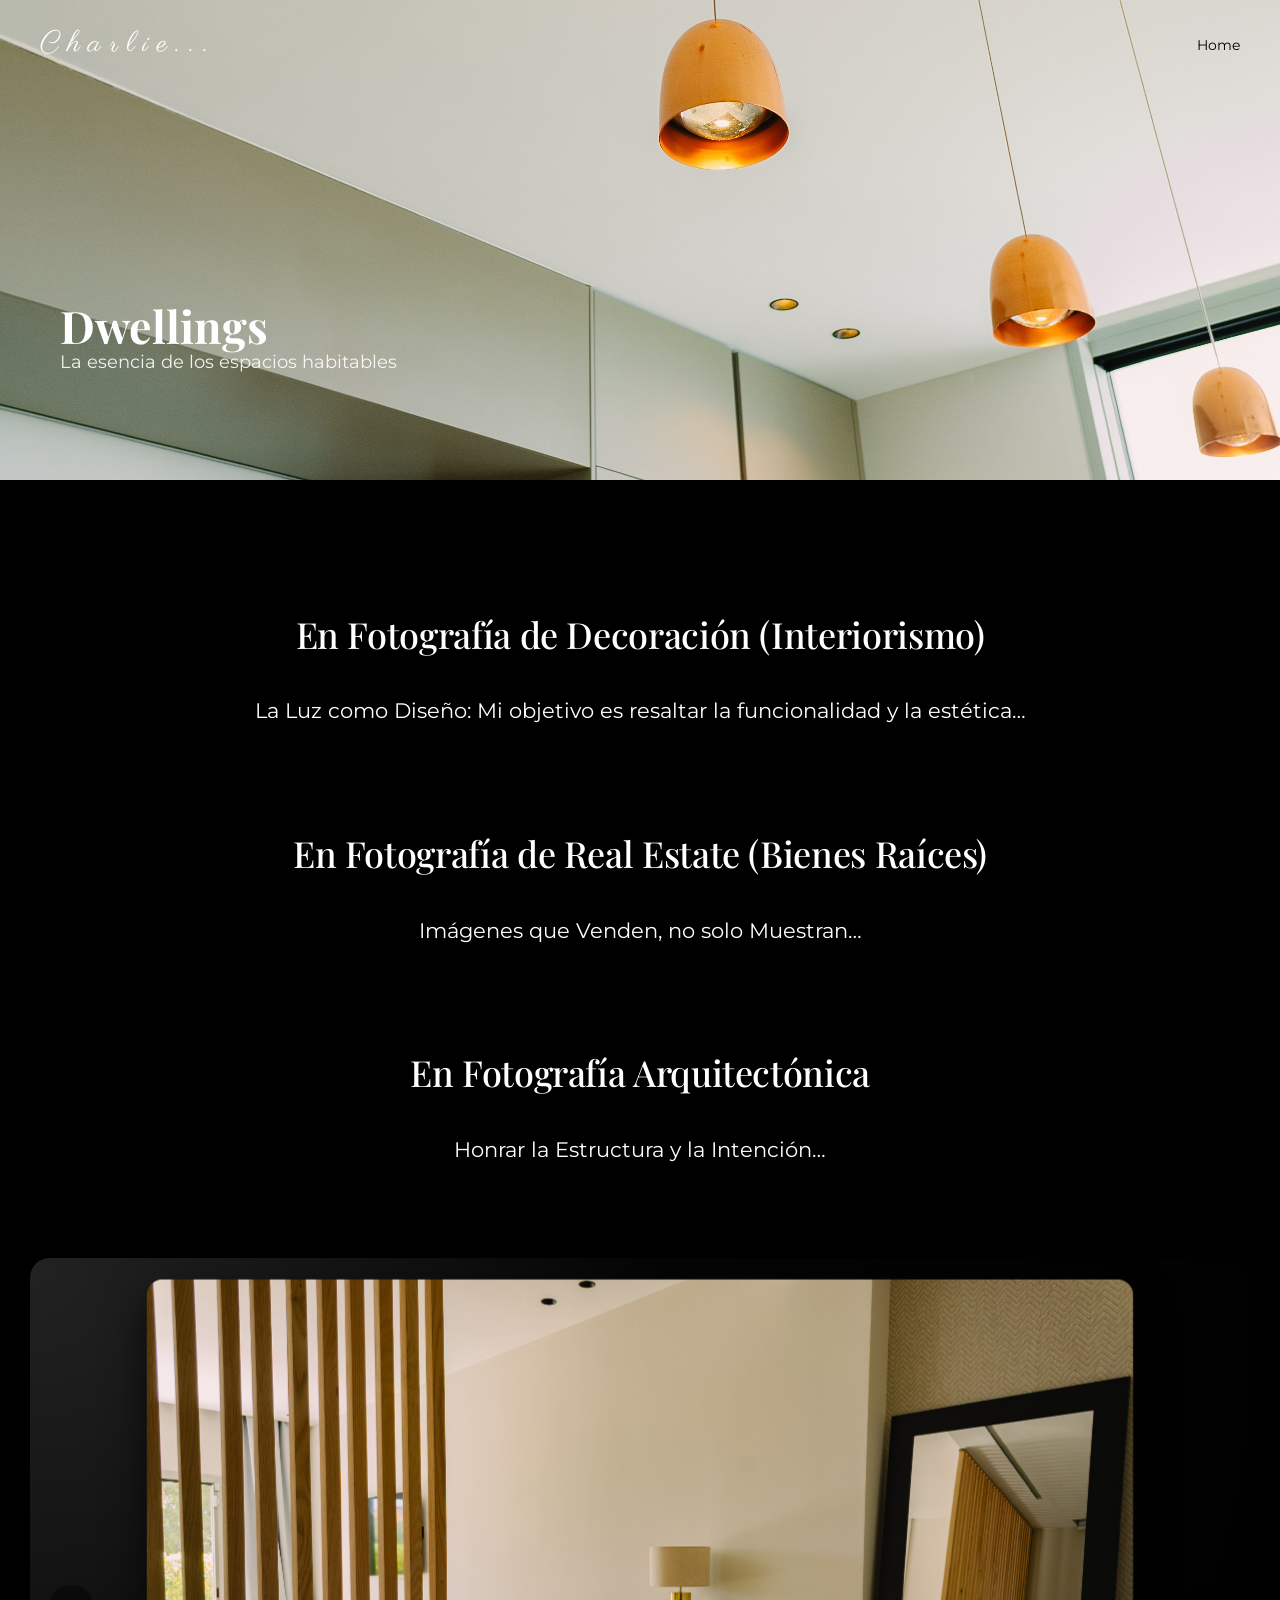
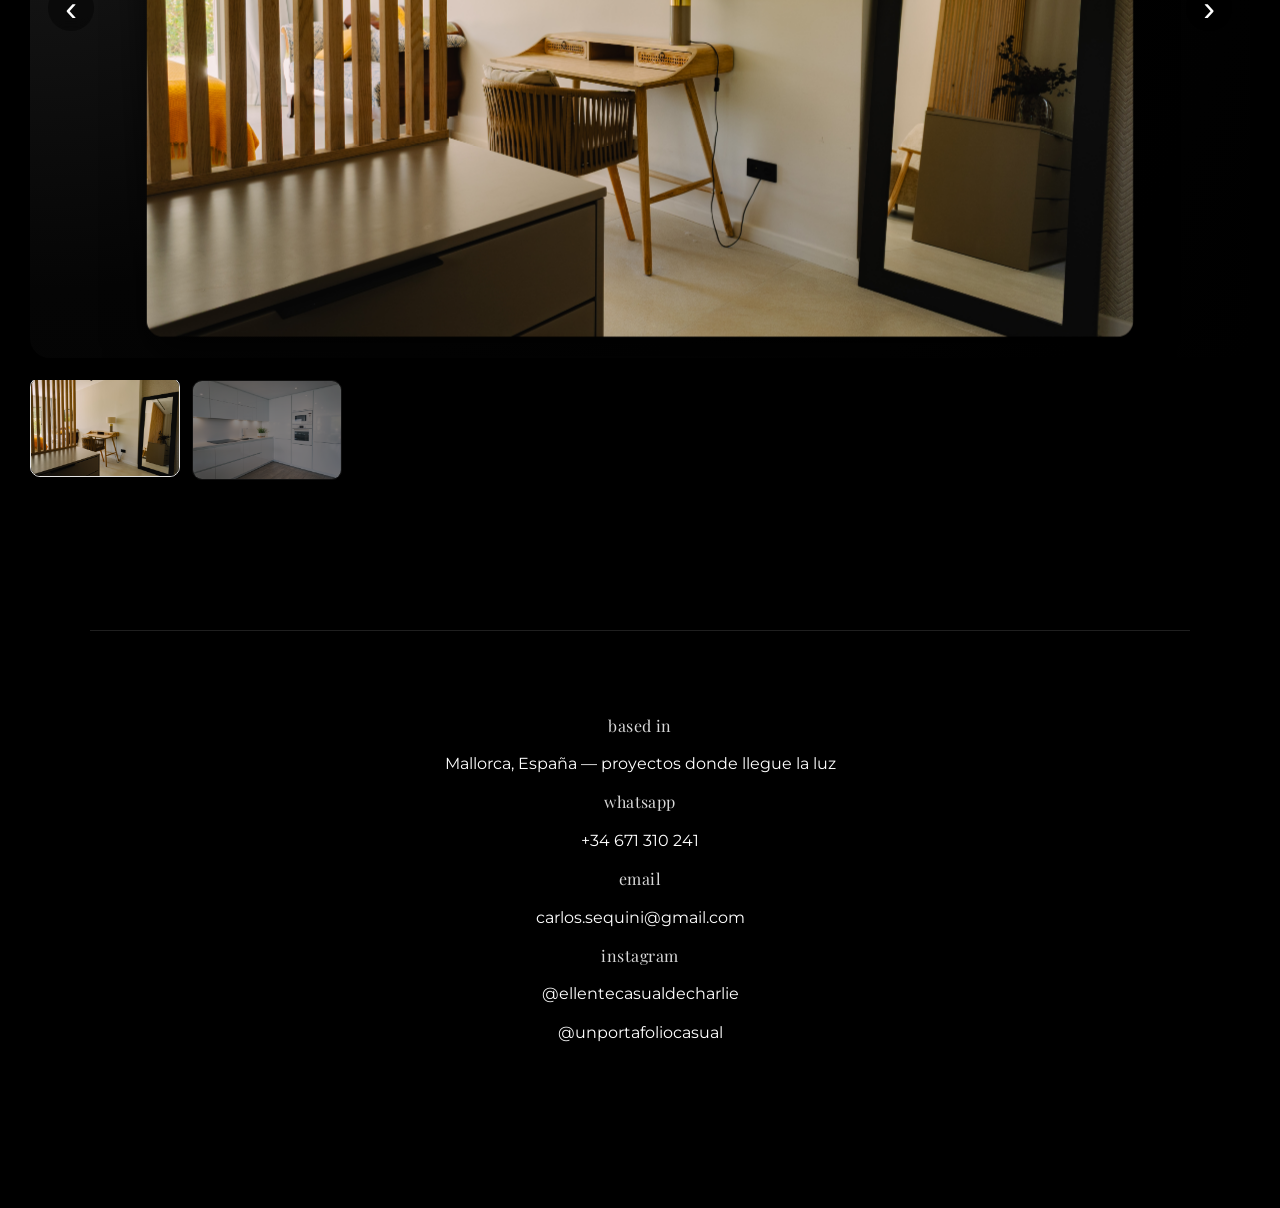
==== commit 121db171: "Update dwellings.html" ====
--- a/dwellings.html
+++ b/dwellings.html
@@ -54,10 +54,10 @@
       margin-left: 22px;
       font-size: 0.9rem;
       transition: color 0.35s ease;
-      color: #000;
+      color: #000;          
     }
     header.scrolled nav a {
-      color: #fff;
+      color: #fff;          
     }
 
     /* HERO */
@@ -89,7 +89,7 @@
       margin-top: 0;
     }
 
-    /* CONTENIDO — estilo similar al Home */
+    /* CONTENIDO estilo Home */
     .content {
       max-width: 1300px;
       margin: 120px auto 90px;
@@ -118,7 +118,6 @@
       margin: 0 auto 130px;
       padding: 0 30px;
     }
-
     .carousel-main {
       position: relative;
       background: radial-gradient(circle at top left, #222 0, #050505 45%, #000 100%);
@@ -140,7 +139,6 @@
     .carousel-main img.active {
       transform: scale(1.015);
     }
-
     .carousel-arrow {
       position: absolute;
       top: 50%;
@@ -157,6 +155,7 @@
       color: #fff;
       background: rgba(0,0,0,0.4);
       backdrop-filter: blur(8px);
+      -webkit-backdrop-filter: blur(8px);
       transition: background 0.25s ease, transform 0.25s ease;
     }
     .carousel-arrow.left { left: 18px; }
@@ -165,7 +164,6 @@
       background: rgba(255,255,255,0.14);
       transform: translateY(-50%) scale(1.04);
     }
-
     .carousel-thumbs {
       margin-top: 22px;
       display: flex;
@@ -185,19 +183,17 @@
       border: 1px solid rgba(255,255,255,0.12);
       transition: opacity 0.25s ease, transform 0.25s ease, border-color 0.25s ease;
     }
+    .carousel-thumb.active {
+      opacity: 1;
+      border-color: rgba(255,255,255,0.9);
+      transform: translateY(-3px);
+    }
     .carousel-thumb img {
       width: 100%;
       height: 100%;
       object-fit: cover;
       display: block;
     }
-    .carousel-thumb.active {
-      opacity: 1;
-      border-color: rgba(255,255,255,0.9);
-      transform: translateY(-3px);
-    }
-
-    /* SCROLLBAR miniaturas */
     .carousel-thumbs::-webkit-scrollbar {
       height: 6px;
     }
@@ -206,30 +202,21 @@
       border-radius: 999px;
     }
 
-    /* CONTACTO */
+    /* Línea antes del contacto */
+    .footer-line {
+      width: 100%;
+      max-width: 1100px;
+      height: 1px;
+      background: rgba(255,255,255,0.12);
+      margin: 140px auto 80px;
+    }
+
+    /* CONTACTO minimal */
     .contact-strip {
       max-width: 1100px;
-      margin: 160px auto 180px;
+      margin: 0 auto 160px;
       padding: 0 40px;
-      position: relative;
       text-align: center;
-    }
-    .contact-strip-title {
-      position: absolute;
-      bottom: 52%;
-      left: 50%;
-      transform: translateX(-50%);
-      white-space: nowrap;
-      font-family: "Caveat", cursive;
-      font-size: 3.3rem;
-      color: #ffffff;
-      text-shadow: 0 0 14px rgba(0,0,0,0.85);
-      letter-spacing: 0.02em;
-    }
-    .contact-strip-image {
-      width: 100%;
-      height: auto;
-      margin-bottom: 48px;
     }
     .contact-label {
       font-family: "Playfair Display", serif;
@@ -251,26 +238,10 @@
     .contact-strip-info a:hover {
       opacity: 0.8;
     }
-    .footer-line {
-      width: 100%;
-      height: 1px;
-      background: rgba(255,255,255,0.12);
-      margin: 50px 0;
-    }
-
-    /* Responsive */
-    @media (max-width: 700px) {
-      .hero img { height: 280px; }
-      .hero-text { top: 52%; left: 24px; }
-      .gallery-carousel { padding: 0 22px; margin-bottom: 90px; }
-      .carousel-main { padding: 18px 18px; border-radius: 16px; }
-      .carousel-main img { max-height: 68vh; }
-      .carousel-thumb { width: 110px; border-radius: 8px; }
-      .contact-strip { padding: 0 20px; margin: 120px auto 140px; }
-      .contact-strip-title { font-size: 7vw; bottom: 60%; }
-    }
+
   </style>
 </head>
+
 
 <body>
 
@@ -289,72 +260,68 @@
   </div>
 </section>
 
+
 <section class="content">
 
   <h3 class="section-subtitle">En Fotografía de Decoración (Interiorismo)</h3>
   <p>
-    La Luz como Diseño: Mi objetivo es resaltar la funcionalidad y la estética. Busco la luz natural que enmarca cada detalle, capturando texturas y materiales de una manera que invite al espectador a sentir el espacio, destacando la armonía y el cuidado del diseño interior.
+    La Luz como Diseño: Mi objetivo es resaltar la funcionalidad y la estética…
   </p>
 
   <h3 class="section-subtitle">En Fotografía de Real Estate (Bienes Raíces)</h3>
   <p>
-    Imágenes que Venden, no solo Muestran: Entiendo que cada foto es una herramienta de marketing. Mi enfoque está en maximizar la percepción de amplitud, luz y flujo del espacio. Utilizo técnicas que minimizan las distorsiones y presento la propiedad de la forma más atractiva y fiel posible, acelerando el interés del comprador o inquilino potencial.
+    Imágenes que Venden, no solo Muestran…
   </p>
 
   <h3 class="section-subtitle">En Fotografía Arquitectónica</h3>
   <p>
-    Honrar la Estructura y la Intención: Me concentro en la precisión de las líneas, la simetría y la relación de la edificación con su entorno. Mi visión es capturar la intención del arquitecto, revelando la solidez, la escala y el diálogo entre el material y el diseño, ya sea de un exterior monumental o de un interior detallado.
+    Honrar la Estructura y la Intención…
   </p>
 
 </section>
+
 
 <section class="gallery-carousel">
   <div class="carousel-main">
-    <button class="carousel-arrow left" aria-label="Anterior">&#8249;</button>
-    <img src="d1.jpg" alt="Dwellings principal" id="carousel-main-img" class="active">
-    <button class="carousel-arrow right" aria-label="Siguiente">&#8250;</button>
+    <button class="carousel-arrow left">&#8249;</button>
+    <img src="d1.jpg" id="carousel-main-img" class="active">
+    <button class="carousel-arrow right">&#8250;</button>
   </div>
 
   <div class="carousel-thumbs">
     <div class="carousel-thumb active" data-index="0"><img src="d1.jpg"></div>
     <div class="carousel-thumb" data-index="1"><img src="d2.jpg"></div>
-    <div class="carousel-thumb" data-index="2"><img src="d3.jpg"></div>
-    <div class="carousel-thumb" data-index="3"><img src="d4.jpg"></div>
-    <div class="carousel-thumb" data-index="4"><img src="d5.jpg"></div>
-    <div class="carousel-thumb" data-index="5"><img src="d6.jpg"></div>
-    <div class="carousel-thumb" data-index="6"><img src="d7.jpg"></div>
-    <div class="carousel-thumb" data-index="7"><img src="d8.jpg"></div>
-    <div class="carousel-thumb" data-index="8"><img src="d9.jpg"></div>
-    <div class="carousel-thumb" data-index="9"><img src="d10.jpg"></div>
-    <div class="carousel-thumb" data-index="10"><img src="d11.jpg"></div>
-    <div class="carousel-thumb" data-index="11"><img src="d12.jpg"></div>
+    <!-- ... hasta d12 igual que antes -->
   </div>
 </section>
 
-<!-- CONTACT SECTION -->
+
+<div class="footer-line"></div>
+
 <section class="contact-strip" id="contacto">
-  <div class="contact-strip-title">el arte de expresar sin palabras</div>
-
-  <img src="pagina 3.jpg" class="contact-strip-image" alt="Contacto Charlie en Mallorca" />
-
-  <div class="footer-line"></div>
 
   <div class="contact-strip-info">
+
     <p class="contact-label">based in</p>
-    <p>Mallorca, España · disponible para proyectos donde llegue la luz</p>
-
-    <p class="contact-label">contacto</p>
+    <p>Mallorca, España — proyectos donde llegue la luz</p>
+
+    <p class="contact-label">whatsapp</p>
+    <p><a href="https://wa.me/34671310241" target="_blank">+34 671 310 241</a></p>
+
+    <p class="contact-label">email</p>
     <p><a href="mailto:carlos.sequini@gmail.com">carlos.sequini@gmail.com</a></p>
-    <p><a href="https://wa.me/34671310241" target="_blank">+34 671&nbsp;310&nbsp;241</a></p>
 
     <p class="contact-label">instagram</p>
     <p><a href="https://instagram.com/ellentecasualdecharlie" target="_blank">@ellentecasualdecharlie</a></p>
     <p><a href="https://instagram.com/unportafoliocasual" target="_blank">@unportafoliocasual</a></p>
+
   </div>
+
 </section>
 
+
 <script>
-  // Header scroll: transparente → cristal
+  // Header scroll
   window.addEventListener("scroll", () => {
     const header = document.querySelector('header');
     header.classList.toggle('scrolled', window.scrollY > 50);
@@ -387,11 +354,6 @@
   arrowLeft.addEventListener('click', () => {
     setActive((currentIndex - 1 + thumbs.length) % thumbs.length);
   });
-
-  document.addEventListener('keydown', e => {
-    if (e.key === 'ArrowRight') arrowRight.click();
-    if (e.key === 'ArrowLeft') arrowLeft.click();
-  });
 </script>
 
 </body>
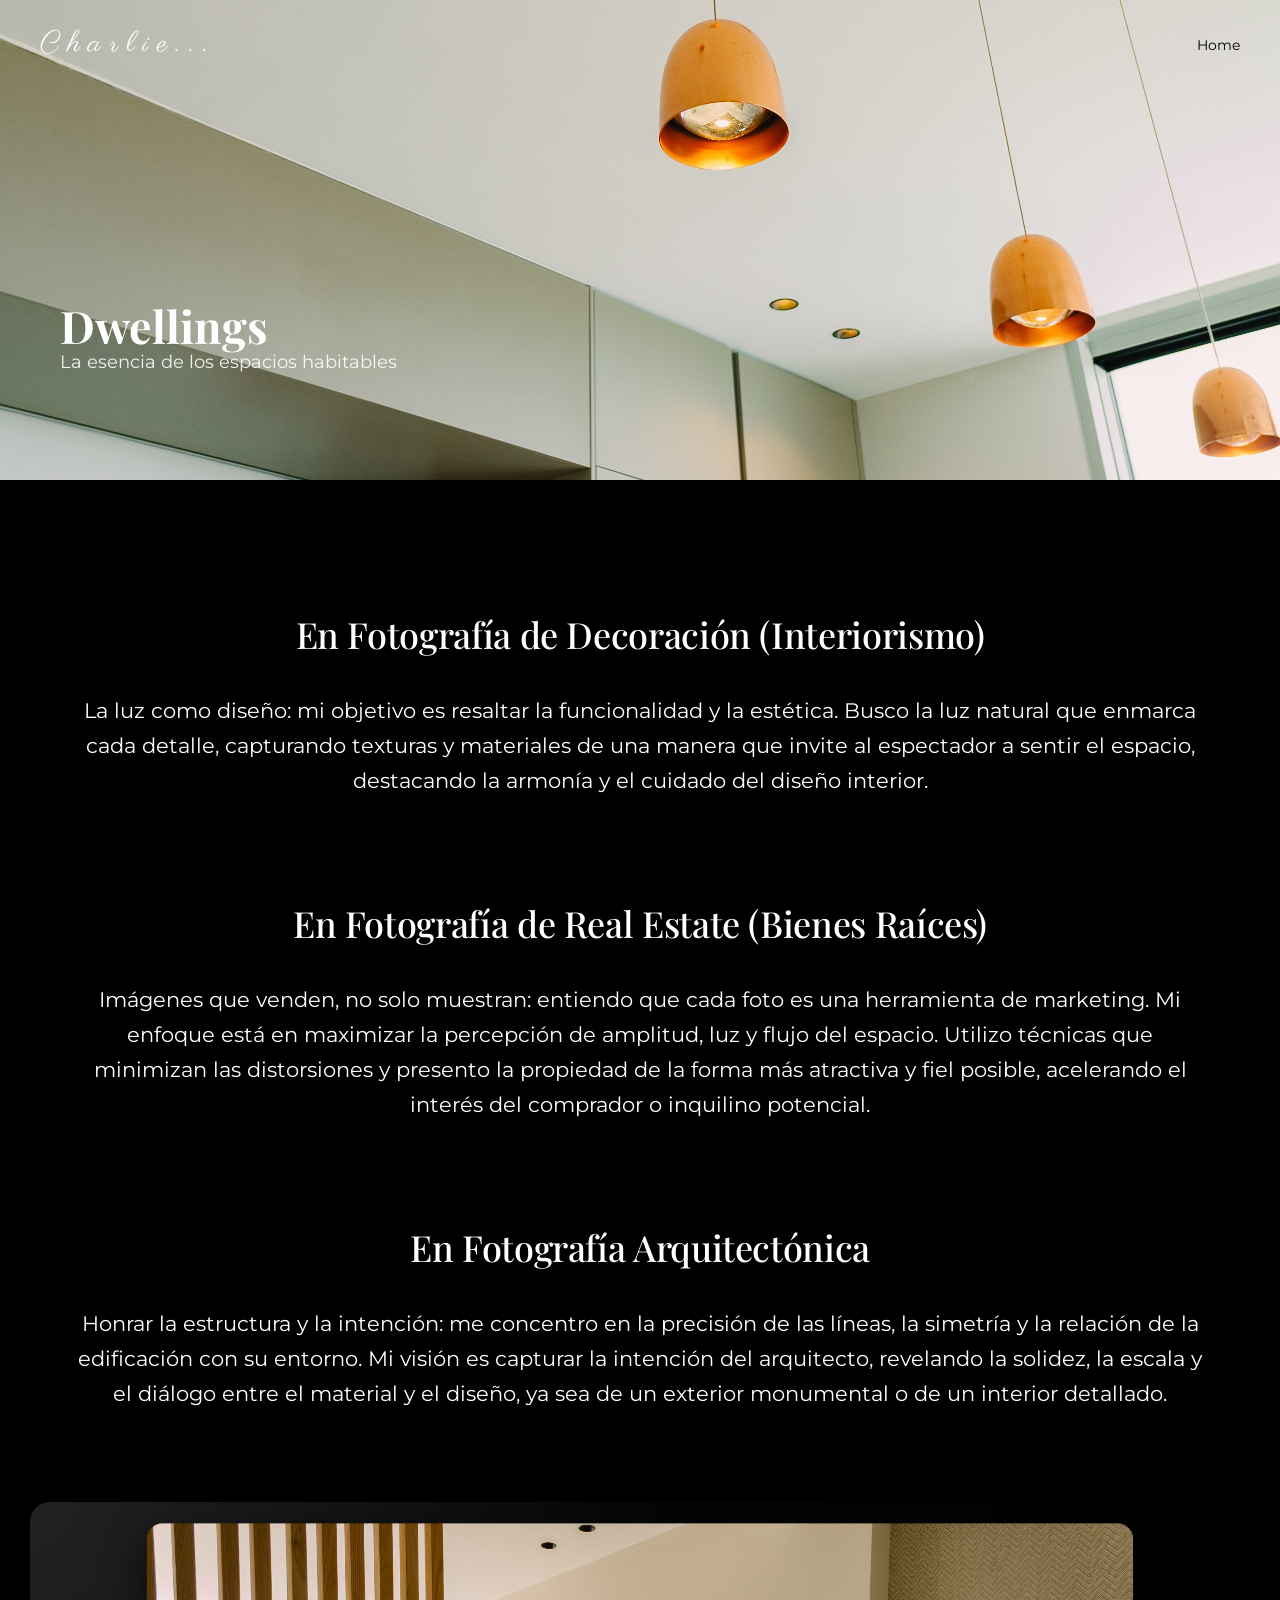
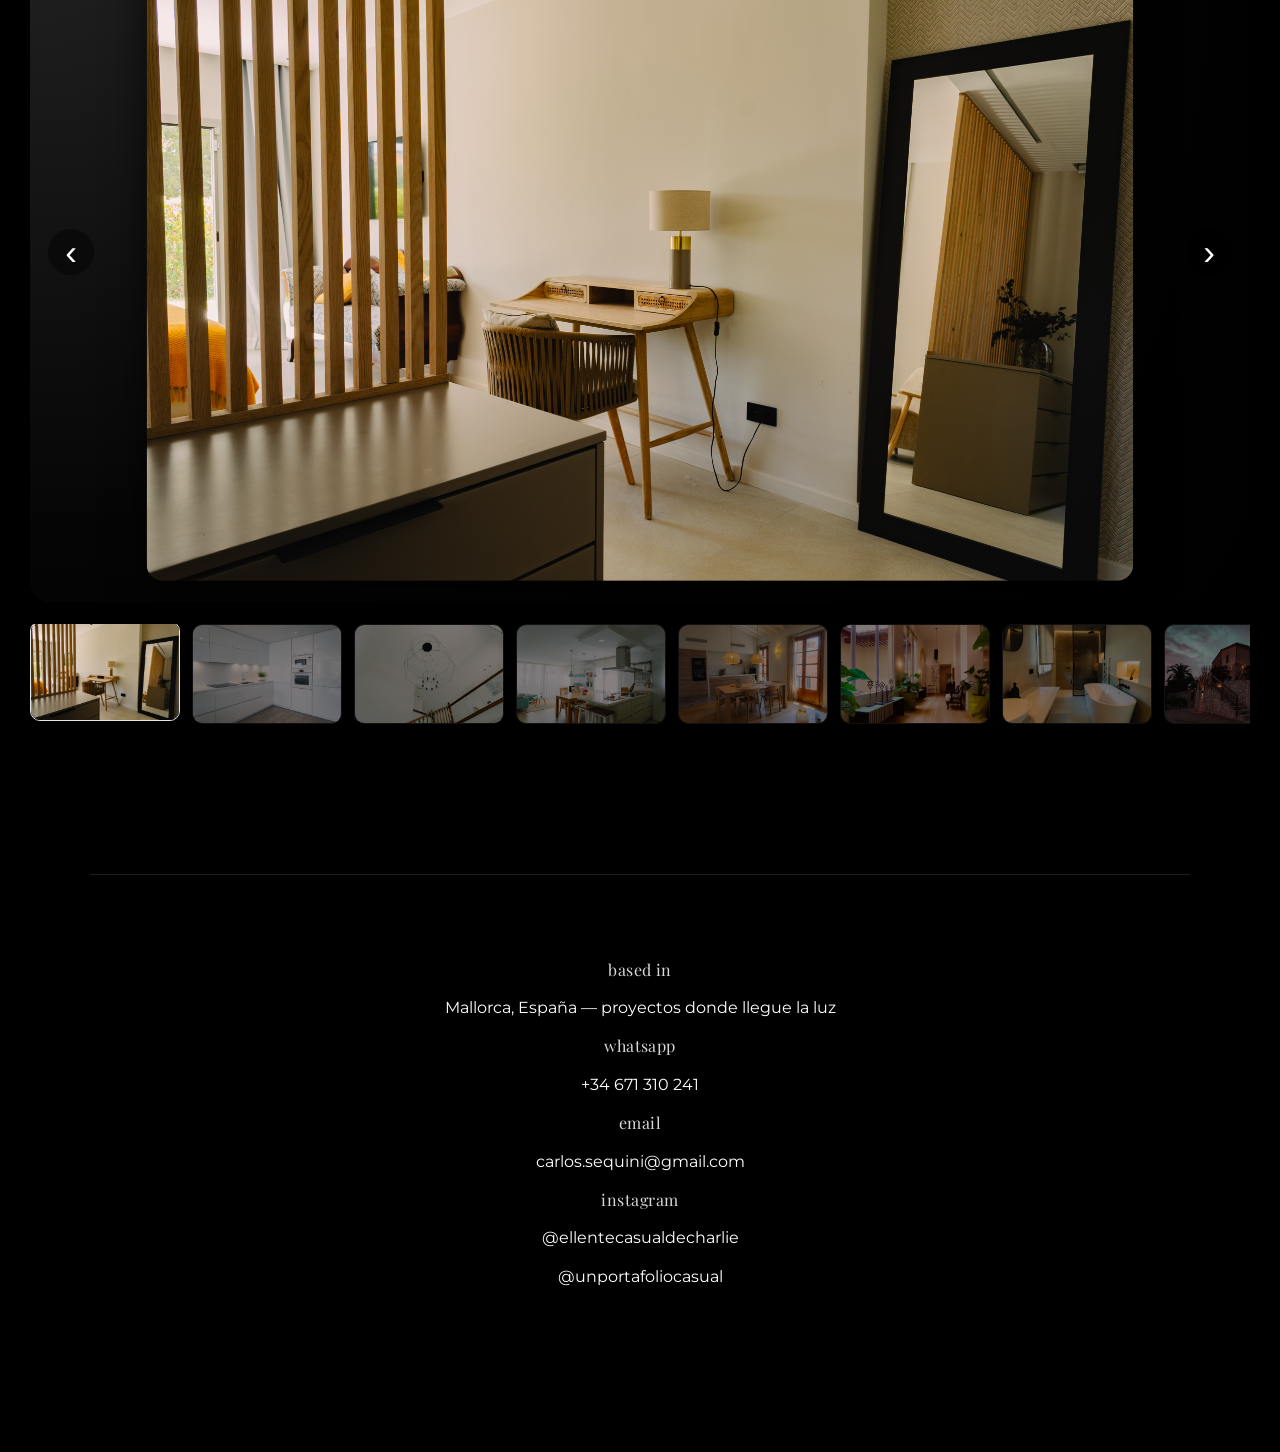
==== commit bf749405: "Update dwellings.html" ====
--- a/dwellings.html
+++ b/dwellings.html
@@ -183,16 +183,16 @@
       border: 1px solid rgba(255,255,255,0.12);
       transition: opacity 0.25s ease, transform 0.25s ease, border-color 0.25s ease;
     }
-    .carousel-thumb.active {
-      opacity: 1;
-      border-color: rgba(255,255,255,0.9);
-      transform: translateY(-3px);
-    }
     .carousel-thumb img {
       width: 100%;
       height: 100%;
       object-fit: cover;
       display: block;
+    }
+    .carousel-thumb.active {
+      opacity: 1;
+      border-color: rgba(255,255,255,0.9);
+      transform: translateY(-3px);
     }
     .carousel-thumbs::-webkit-scrollbar {
       height: 6px;
@@ -239,9 +239,17 @@
       opacity: 0.8;
     }
 
+    @media (max-width: 700px) {
+      .hero img { height: 280px; }
+      .hero-text { top: 52%; left: 24px; }
+      .gallery-carousel { padding: 0 22px; margin-bottom: 90px; }
+      .carousel-main { padding: 18px 18px; border-radius: 16px; }
+      .carousel-main img { max-height: 68vh; }
+      .carousel-thumb { width: 110px; border-radius: 8px; }
+      .contact-strip { padding: 0 20px; margin: 120px auto 140px; }
+    }
   </style>
 </head>
-
 
 <body>
 
@@ -260,48 +268,52 @@
   </div>
 </section>
 
-
 <section class="content">
 
   <h3 class="section-subtitle">En Fotografía de Decoración (Interiorismo)</h3>
   <p>
-    La Luz como Diseño: Mi objetivo es resaltar la funcionalidad y la estética…
+    La luz como diseño: mi objetivo es resaltar la funcionalidad y la estética. Busco la luz natural que enmarca cada detalle, capturando texturas y materiales de una manera que invite al espectador a sentir el espacio, destacando la armonía y el cuidado del diseño interior.
   </p>
 
   <h3 class="section-subtitle">En Fotografía de Real Estate (Bienes Raíces)</h3>
   <p>
-    Imágenes que Venden, no solo Muestran…
+    Imágenes que venden, no solo muestran: entiendo que cada foto es una herramienta de marketing. Mi enfoque está en maximizar la percepción de amplitud, luz y flujo del espacio. Utilizo técnicas que minimizan las distorsiones y presento la propiedad de la forma más atractiva y fiel posible, acelerando el interés del comprador o inquilino potencial.
   </p>
 
   <h3 class="section-subtitle">En Fotografía Arquitectónica</h3>
   <p>
-    Honrar la Estructura y la Intención…
+    Honrar la estructura y la intención: me concentro en la precisión de las líneas, la simetría y la relación de la edificación con su entorno. Mi visión es capturar la intención del arquitecto, revelando la solidez, la escala y el diálogo entre el material y el diseño, ya sea de un exterior monumental o de un interior detallado.
   </p>
 
 </section>
-
 
 <section class="gallery-carousel">
   <div class="carousel-main">
-    <button class="carousel-arrow left">&#8249;</button>
-    <img src="d1.jpg" id="carousel-main-img" class="active">
-    <button class="carousel-arrow right">&#8250;</button>
+    <button class="carousel-arrow left" aria-label="Anterior">&#8249;</button>
+    <img src="d1.jpg" id="carousel-main-img" class="active" alt="Dwellings principal">
+    <button class="carousel-arrow right" aria-label="Siguiente">&#8250;</button>
   </div>
 
   <div class="carousel-thumbs">
-    <div class="carousel-thumb active" data-index="0"><img src="d1.jpg"></div>
-    <div class="carousel-thumb" data-index="1"><img src="d2.jpg"></div>
-    <!-- ... hasta d12 igual que antes -->
+    <div class="carousel-thumb active" data-index="0"><img src="d1.jpg" alt="Dwellings 1"></div>
+    <div class="carousel-thumb" data-index="1"><img src="d2.jpg" alt="Dwellings 2"></div>
+    <div class="carousel-thumb" data-index="2"><img src="d3.jpg" alt="Dwellings 3"></div>
+    <div class="carousel-thumb" data-index="3"><img src="d4.jpg" alt="Dwellings 4"></div>
+    <div class="carousel-thumb" data-index="4"><img src="d5.jpg" alt="Dwellings 5"></div>
+    <div class="carousel-thumb" data-index="5"><img src="d6.jpg" alt="Dwellings 6"></div>
+    <div class="carousel-thumb" data-index="6"><img src="d7.jpg" alt="Dwellings 7"></div>
+    <div class="carousel-thumb" data-index="7"><img src="d8.jpg" alt="Dwellings 8"></div>
+    <div class="carousel-thumb" data-index="8"><img src="d9.jpg" alt="Dwellings 9"></div>
+    <div class="carousel-thumb" data-index="9"><img src="d10.jpg" alt="Dwellings 10"></div>
+    <div class="carousel-thumb" data-index="10"><img src="d11.jpg" alt="Dwellings 11"></div>
+    <div class="carousel-thumb" data-index="11"><img src="d12.jpg" alt="Dwellings 12"></div>
   </div>
 </section>
 
-
 <div class="footer-line"></div>
 
 <section class="contact-strip" id="contacto">
-
   <div class="contact-strip-info">
-
     <p class="contact-label">based in</p>
     <p>Mallorca, España — proyectos donde llegue la luz</p>
 
@@ -314,11 +326,8 @@
     <p class="contact-label">instagram</p>
     <p><a href="https://instagram.com/ellentecasualdecharlie" target="_blank">@ellentecasualdecharlie</a></p>
     <p><a href="https://instagram.com/unportafoliocasual" target="_blank">@unportafoliocasual</a></p>
-
   </div>
-
 </section>
-
 
 <script>
   // Header scroll
@@ -337,22 +346,27 @@
 
   function setActive(index) {
     currentIndex = index;
-    document.querySelector('.carousel-thumb.active').classList.remove('active');
+    const currentActive = document.querySelector('.carousel-thumb.active');
+    if (currentActive) currentActive.classList.remove('active');
     thumbs[currentIndex].classList.add('active');
     mainImg.src = thumbs[currentIndex].querySelector('img').src;
   }
 
   thumbs.forEach(thumb => {
     thumb.addEventListener('click', () => {
-      setActive(parseInt(thumb.getAttribute('data-index'), 10));
+      const index = parseInt(thumb.getAttribute('data-index'), 10);
+      setActive(index);
     });
   });
 
   arrowRight.addEventListener('click', () => {
-    setActive((currentIndex + 1) % thumbs.length);
+    const nextIndex = (currentIndex + 1) % thumbs.length;
+    setActive(nextIndex);
   });
+
   arrowLeft.addEventListener('click', () => {
-    setActive((currentIndex - 1 + thumbs.length) % thumbs.length);
+    const prevIndex = (currentIndex - 1 + thumbs.length) % thumbs.length;
+    setActive(prevIndex);
   });
 </script>
 
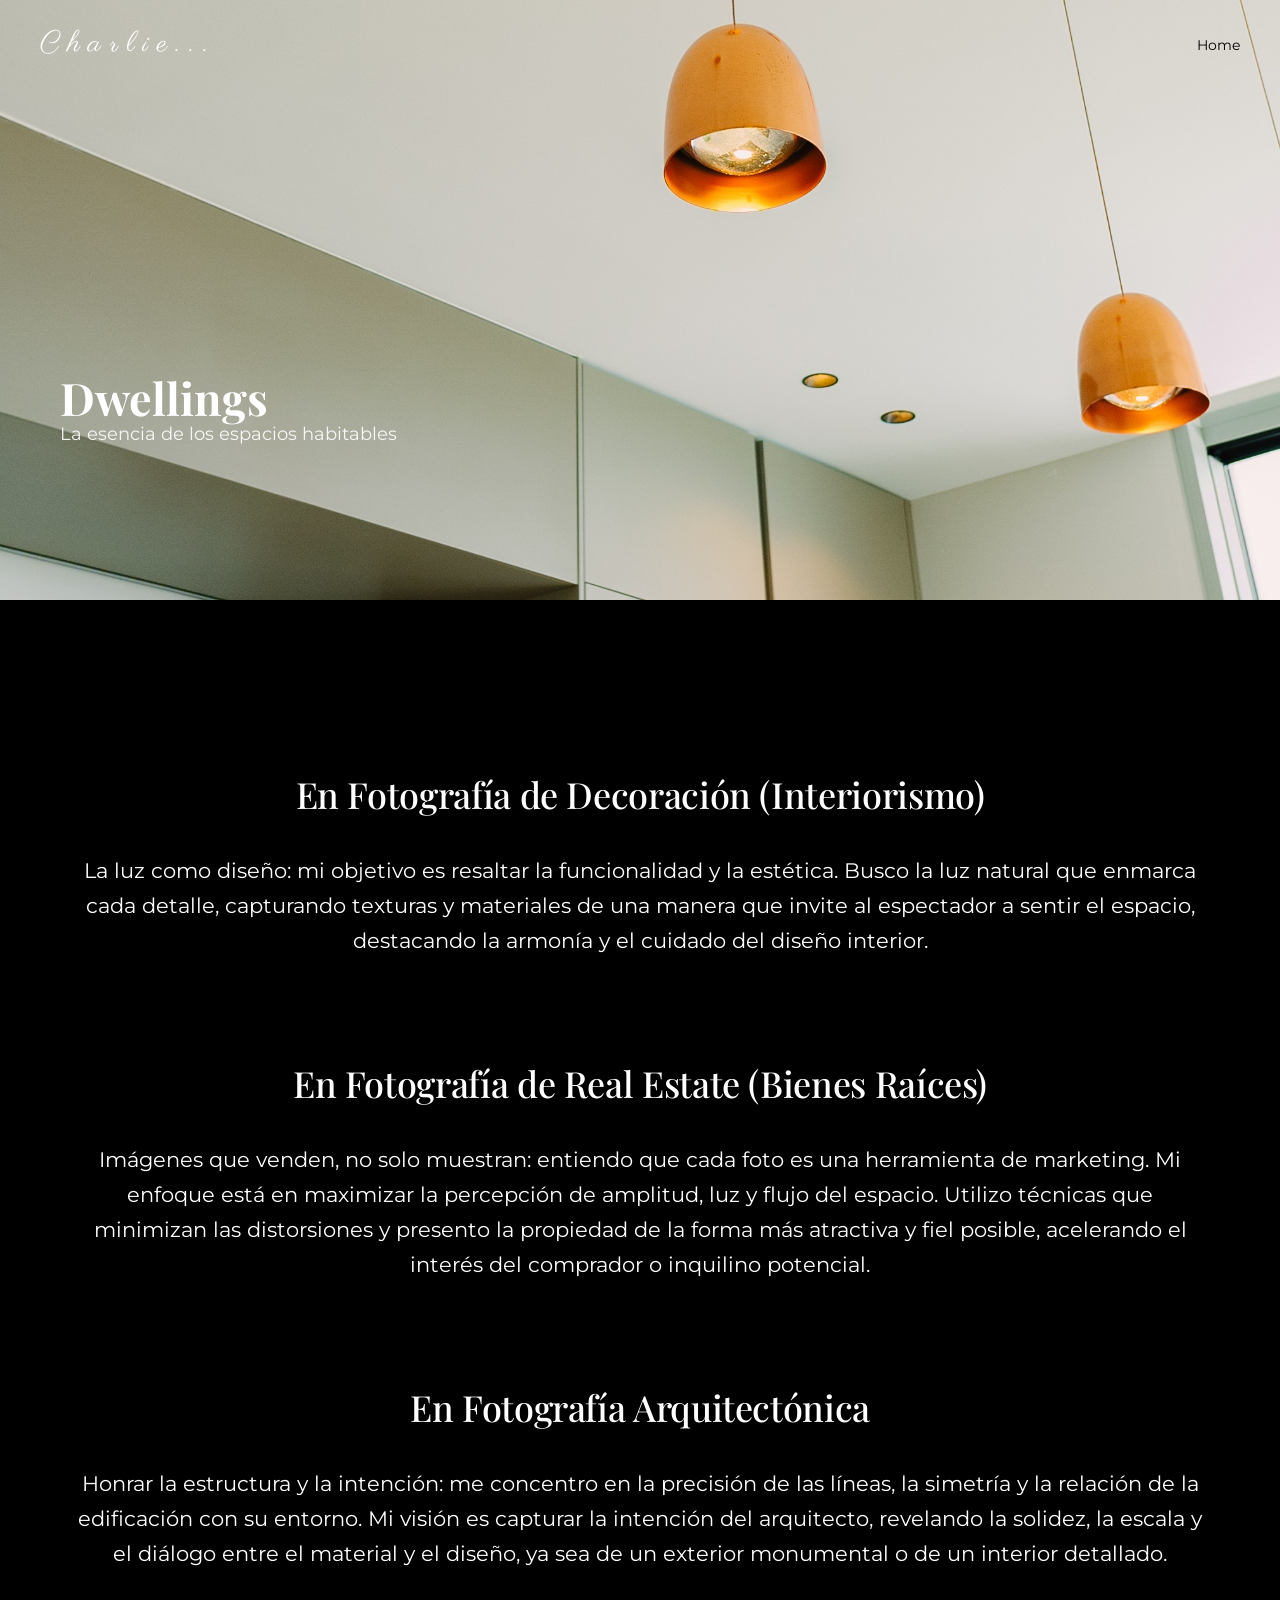
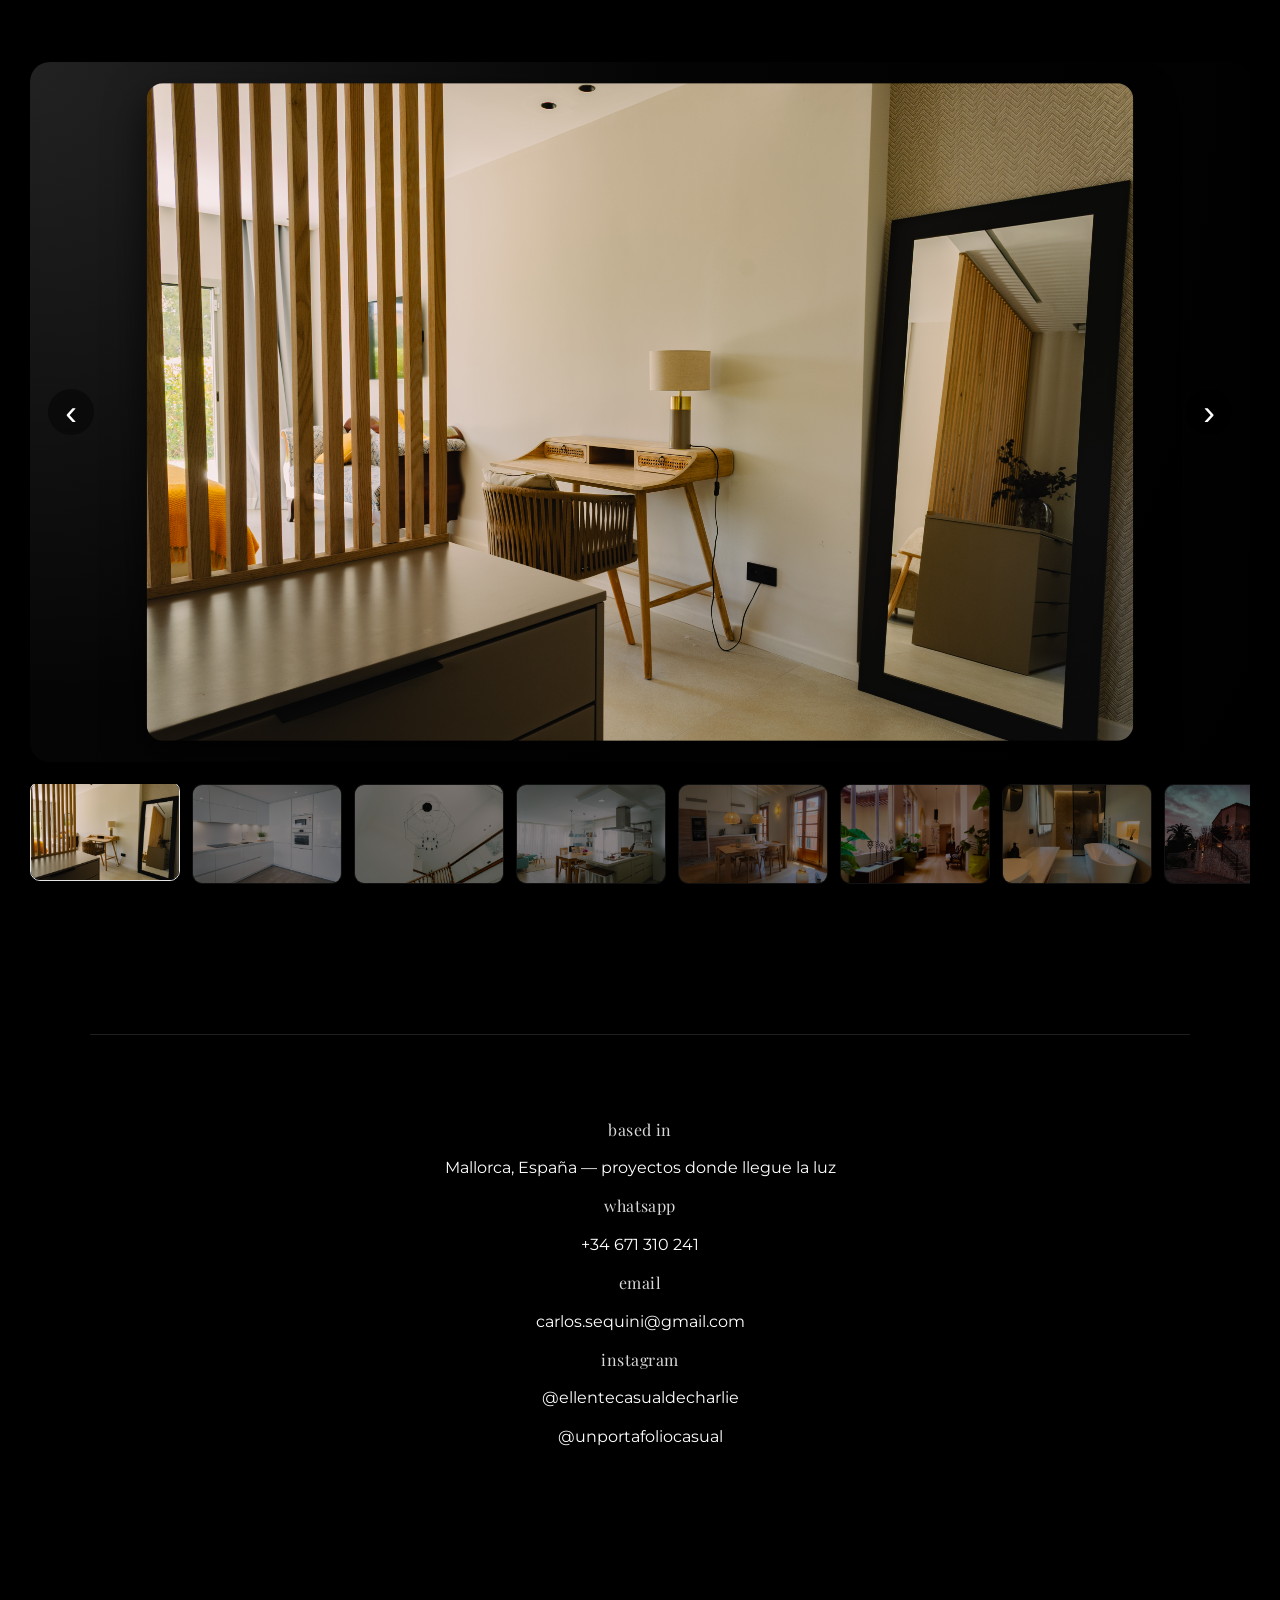
==== commit 20886cd0: "Update dwellings.html" ====
--- a/dwellings.html
+++ b/dwellings.html
@@ -66,13 +66,13 @@
     }
     .hero img {
       width: 100%;
-      height: 480px;
+      height: 600px;
       object-fit: cover;
       display: block;
     }
     .hero-text {
       position: absolute;
-      top: 70%;
+      top: 68%;
       left: 60px;
       transform: translateY(-50%);
     }
@@ -92,7 +92,7 @@
     /* CONTENIDO estilo Home */
     .content {
       max-width: 1300px;
-      margin: 120px auto 90px;
+      margin: 160px auto 90px;
       padding: 0 6vw;
       text-align: center;
     }
